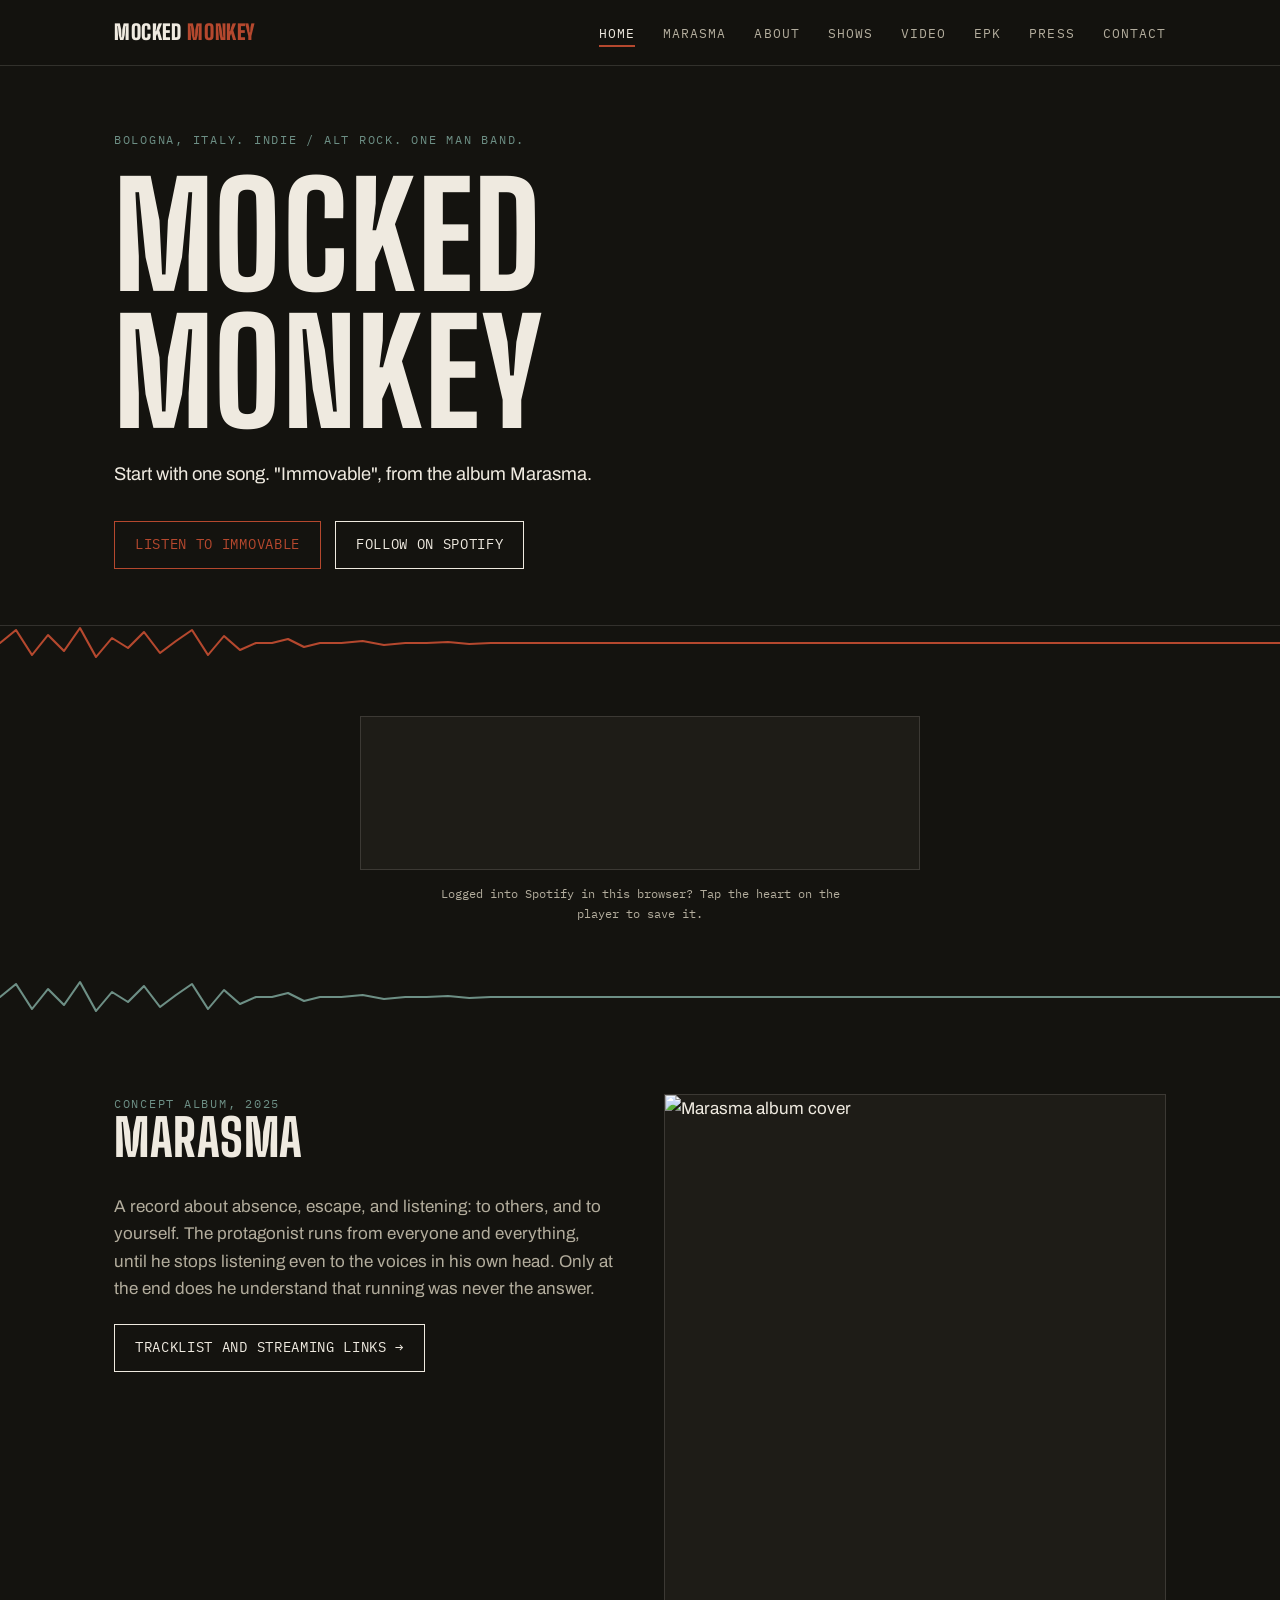
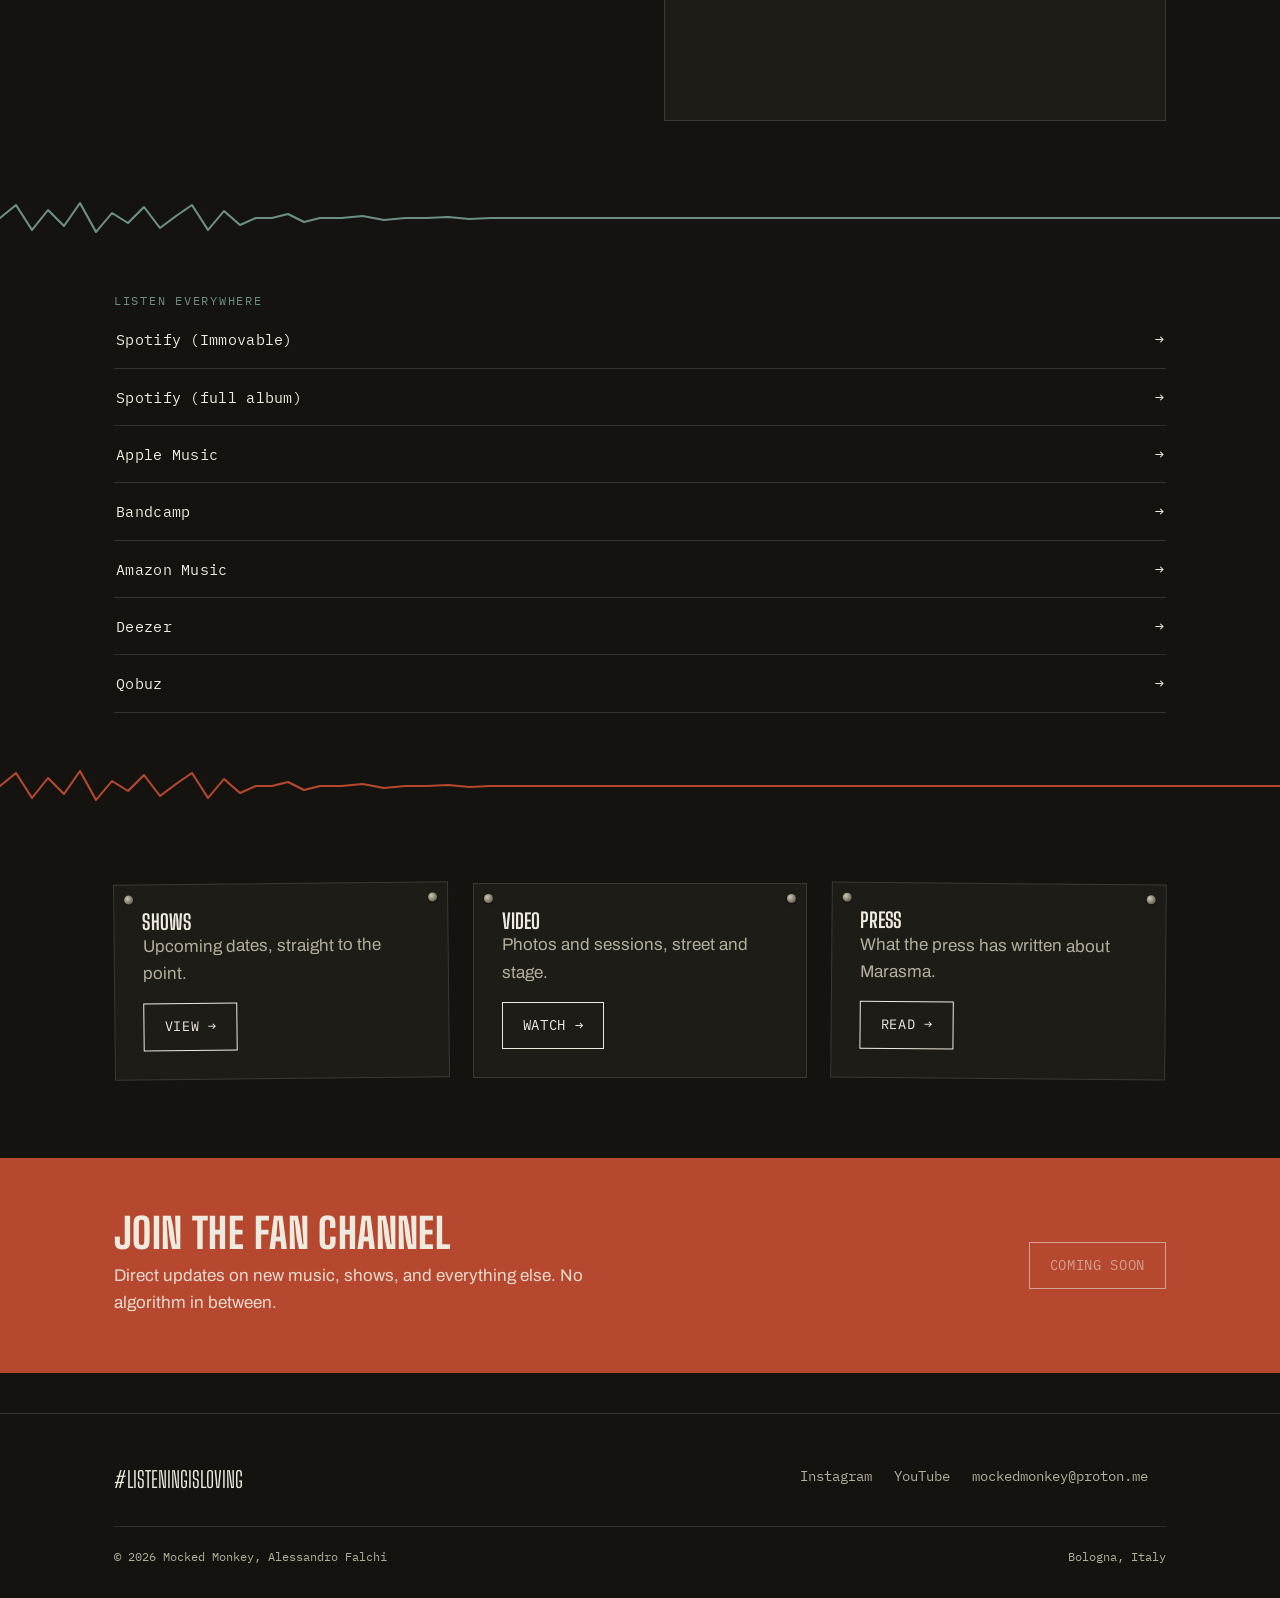
==== index.html @ 924d04bb "Add Sveltia CMS admin panel, convert image placeholders to real img tags, update shows.json shape fo" ====
<!DOCTYPE html>
<html lang="en">
<head>
<meta charset="UTF-8">
<meta name="viewport" content="width=device-width, initial-scale=1">
<title>Mocked Monkey | Indie / Alt Rock from Bologna, Italy</title>
<meta name="description" content="Mocked Monkey is the indie/alt rock project of Alessandro Falchi, born on the streets of Bologna. Listen to Marasma, the 2025 concept album. #listeningisloving">
<link rel="canonical" href="https://mockedmonkey.com/">
<meta property="og:type" content="website">
<meta property="og:site_name" content="Mocked Monkey">
<meta property="og:title" content="Mocked Monkey | Indie/Alt Rock from Bologna">
<meta property="og:description" content="Listen to Marasma, the 2025 concept album by Mocked Monkey. #listeningisloving">
<meta property="og:url" content="https://mockedmonkey.com/">
<meta property="og:image" content="https://mockedmonkey.com/assets/images/share.jpg">
<meta name="twitter:card" content="summary_large_image">
<link rel="stylesheet" href="css/style.css">
<script type="application/ld+json">
{
  "@context": "https://schema.org",
  "@type": "MusicGroup",
  "name": "Mocked Monkey",
  "url": "https://mockedmonkey.com/",
  "genre": ["Indie Rock", "Alternative Rock"],
  "foundingLocation": { "@type": "Place", "name": "Bologna, Italy" },
  "member": { "@type": "Person", "name": "Alessandro Falchi" },
  "sameAs": [
    "https://www.instagram.com/mocked.monkey/",
    "https://www.youtube.com/@mockedmonkey",
    "https://open.spotify.com/intl-it/album/64OBRcdP6uWOfBTz26ZoRU",
    "https://music.apple.com/it/artist/mocked-monkey/1809920795",
    "https://mockedmonkey.bandcamp.com"
  ]
}
</script>
</head>
<body>

<header class="site-header">
  <div class="wrap">
    <a href="index.html" class="brand">Mocked <span>Monkey</span></a>
    <button class="nav-toggle" aria-expanded="false" aria-controls="main-nav">Menu</button>
    <nav class="main-nav" id="main-nav">
      <ul>
        <li><a href="index.html" aria-current="page">Home</a></li>
        <li><a href="marasma.html">Marasma</a></li>
        <li><a href="about.html">About</a></li>
        <li><a href="shows.html">Shows</a></li>
        <li><a href="video.html">Video</a></li>
        <li><a href="epk.html">EPK</a></li>
        <li><a href="press.html">Press</a></li>
        <li><a href="contact.html">Contact</a></li>
      </ul>
    </nav>
  </div>
</header>

<main>

  <section class="hero">
    <div class="wrap">
      <p class="eyebrow">Bologna, Italy. Indie / Alt Rock. One man band.</p>
      <h1>Mocked<br>Monkey</h1>
      <p class="lead">Start with one song. "Immovable", from the album Marasma.</p>
      <div class="hero-actions">
        <a class="btn accent" href="https://open.spotify.com/track/49OVYRAIyJEACEmlsuPIKN" target="_blank" rel="noopener">Listen to Immovable</a>
        <a class="btn" href="https://open.spotify.com/artist/09dAeA3OPza0biB1lYnrai" target="_blank" rel="noopener">Follow on Spotify</a>
      </div>
    </div>
  </section>

  <div class="waveform" data-color="noise"></div>

  <section class="tight">
    <div class="wrap">
      <div class="embed" style="padding-top:152px; max-width:560px; margin:0 auto">
        <iframe src="https://open.spotify.com/embed/track/49OVYRAIyJEACEmlsuPIKN?utm_source=generator&theme=0" title="Immovable on Spotify" loading="lazy" allow="autoplay; clipboard-write; encrypted-media; fullscreen; picture-in-picture"></iframe>
      </div>
      <p class="dim" style="text-align:center; margin:14px auto 0; font-family:var(--mono); font-size:.78rem">Logged into Spotify in this browser? Tap the heart on the player to save it.</p>
    </div>
  </section>

  <div class="waveform"></div>

  <section>
    <div class="wrap grid-2">
      <div>
        <p class="eyebrow">Concept album, 2025</p>
        <h2>Marasma</h2>
        <p class="dim" style="margin-bottom:22px">A record about absence, escape, and listening: to others, and to yourself. The protagonist runs from everyone and everything, until he stops listening even to the voices in his own head. Only at the end does he understand that running was never the answer.</p>
        <a class="btn" href="marasma.html">Tracklist and streaming links →</a>
      </div>
      <img src="assets/images/marasma-cover.jpg" alt="Marasma album cover" class="cover-art">
    </div>
  </section>

  <div class="waveform"></div>

  <section class="tight">
    <div class="wrap">
      <p class="eyebrow">Listen everywhere</p>
      <ul class="link-list">
        <li><a href="https://open.spotify.com/track/49OVYRAIyJEACEmlsuPIKN" target="_blank" rel="noopener">Spotify (Immovable) <span class="arrow">→</span></a></li>
        <li><a href="https://open.spotify.com/intl-it/album/64OBRcdP6uWOfBTz26ZoRU" target="_blank" rel="noopener">Spotify (full album) <span class="arrow">→</span></a></li>
        <li><a href="https://music.apple.com/it/artist/mocked-monkey/1809920795" target="_blank" rel="noopener">Apple Music <span class="arrow">→</span></a></li>
        <li><a href="https://mockedmonkey.bandcamp.com/album/marasma" target="_blank" rel="noopener">Bandcamp <span class="arrow">→</span></a></li>
        <li><a href="https://music.amazon.it/albums/B0GG7VDLK9" target="_blank" rel="noopener">Amazon Music <span class="arrow">→</span></a></li>
        <li><a href="https://www.deezer.com/it/album/895351632" target="_blank" rel="noopener">Deezer <span class="arrow">→</span></a></li>
        <li><a href="https://www.qobuz.com/us-en/album/marasma-mocked-monkey/pdea76aivwxtj" target="_blank" rel="noopener">Qobuz <span class="arrow">→</span></a></li>
      </ul>
    </div>
  </section>

  <div class="waveform" data-color="noise"></div>

  <section>
    <div class="wrap grid-3">
      <div class="flyer tilt-l">
        <h3>Shows</h3>
        <p class="dim">Upcoming dates, straight to the point.</p>
        <p style="margin-top:16px"><a class="btn" href="shows.html">View →</a></p>
      </div>
      <div class="flyer">
        <h3>Video</h3>
        <p class="dim">Photos and sessions, street and stage.</p>
        <p style="margin-top:16px"><a class="btn" href="video.html">Watch →</a></p>
      </div>
      <div class="flyer tilt-r">
        <h3>Press</h3>
        <p class="dim">What the press has written about Marasma.</p>
        <p style="margin-top:16px"><a class="btn" href="press.html">Read →</a></p>
      </div>
    </div>
  </section>

</main>

<div class="fan-band">
  <div class="wrap">
    <div>
      <h2>Join the fan channel</h2>
      <p>Direct updates on new music, shows, and everything else. No algorithm in between.</p>
    </div>
    <a class="btn placeholder" href="#" aria-disabled="true" title="Coming soon">Coming soon</a>
  </div>
</div>

<footer class="site-footer">
  <div class="wrap">
    <div class="footer-grid">
      <div>
        <p class="footer-tag">#listeningisloving</p>
      </div>
      <div class="footer-social">
        <a href="https://www.instagram.com/mocked.monkey/" target="_blank" rel="noopener">Instagram</a>
        <a href="https://www.youtube.com/@mockedmonkey" target="_blank" rel="noopener">YouTube</a>
        <a href="mailto:mockedmonkey@proton.me">mockedmonkey@proton.me</a>
      </div>
    </div>
    <div class="footer-bottom">
      <span>© 2026 Mocked Monkey, Alessandro Falchi</span>
      <span>Bologna, Italy</span>
    </div>
  </div>
</footer>

<script src="js/main.js"></script>
</body>
</html>
---- css/style.css ----
/* ============================================================
   MOCKED MONKEY — stylesheet
   Concept: street flyer / gig poster stapled to a pole in Bologna.
   Marasma = chaos/turmoil (IT). The album goes noise -> listening.
   ============================================================ */

@import url('https://fonts.googleapis.com/css2?family=Big+Shoulders+Display:wght@600;700;900&family=Archivo:ital,wght@0,400;0,500;0,600;1,400&family=IBM+Plex+Mono:wght@400;500&display=swap');

:root{
  --ink:        #14130f;   /* near-black, warm */
  --ink-alt:    #1e1c17;
  --paper:      #efeae0;   /* flyer paper */
  --paper-dim:  #b3ad9d;
  --line:       rgba(239,234,224,.14);
  --noise:      #b5482e;   /* rust — chaos / the escape */
  --noise-dim:  #7c3220;
  --listen:     #6d8f85;   /* dusty teal — listening / resolution */
  --listen-dim: #3f5a53;

  --display: 'Big Shoulders Display', sans-serif;
  --body:    'Archivo', sans-serif;
  --mono:    'IBM Plex Mono', monospace;

  --wrap: 1100px;
}

*{ box-sizing:border-box; margin:0; padding:0; }
html{ scroll-behavior:smooth; }

body{
  background:var(--ink);
  color:var(--paper);
  font-family:var(--body);
  font-size:17px;
  line-height:1.6;
  -webkit-font-smoothing:antialiased;
}

img{ max-width:100%; display:block; }
a{ color:inherit; text-decoration:none; }

.wrap{ max-width:var(--wrap); margin:0 auto; padding:0 24px; }

h1,h2,h3{
  font-family:var(--display);
  font-weight:800;
  text-transform:uppercase;
  letter-spacing:.01em;
  line-height:.95;
}
h1{ font-size:clamp(3.4rem,12vw,9rem); }
h2{ font-size:clamp(2rem,5vw,3.2rem); margin-bottom:.6em; }
h3{ font-size:1.3rem; font-weight:700; }

.eyebrow{
  font-family:var(--mono);
  font-size:.78rem;
  letter-spacing:.14em;
  text-transform:uppercase;
  color:var(--listen);
}

p{ max-width:60ch; }
.lead{ font-size:1.15rem; color:var(--paper); }
.dim{ color:var(--paper-dim); }

:focus-visible{ outline:2px solid var(--listen); outline-offset:3px; }

@media (prefers-reduced-motion: reduce){
  *{ animation-duration:.001ms !important; transition-duration:.001ms !important; }
  html{ scroll-behavior:auto; }
}

/* ---------- header / nav ---------- */
.site-header{
  position:sticky; top:0; z-index:50;
  background:rgba(20,19,15,.92);
  backdrop-filter:blur(6px);
  border-bottom:1px solid var(--line);
}
.site-header .wrap{
  display:flex; align-items:center; justify-content:space-between;
  padding-top:16px; padding-bottom:16px;
}
.brand{
  font-family:var(--display);
  font-weight:900;
  font-size:1.3rem;
  letter-spacing:.03em;
  text-transform:uppercase;
}
.brand span{ color:var(--noise); }

.nav-toggle{
  display:none;
  background:none; border:1px solid var(--line); color:var(--paper);
  font-family:var(--mono); font-size:.85rem;
  padding:8px 12px; cursor:pointer;
}
nav.main-nav ul{
  list-style:none; display:flex; gap:28px;
}
nav.main-nav a{
  font-family:var(--mono);
  font-size:.82rem;
  letter-spacing:.08em;
  text-transform:uppercase;
  color:var(--paper-dim);
  padding-bottom:3px;
  border-bottom:2px solid transparent;
  transition:color .15s, border-color .15s;
}
nav.main-nav a:hover,
nav.main-nav a[aria-current="page"]{
  color:var(--paper);
  border-color:var(--noise);
}

@media (max-width:760px){
  .nav-toggle{ display:inline-block; }
  nav.main-nav{
    position:absolute; top:100%; left:0; right:0;
    background:var(--ink-alt);
    border-bottom:1px solid var(--line);
    display:none;
  }
  nav.main-nav.open{ display:block; }
  nav.main-nav ul{ flex-direction:column; gap:0; padding:8px 24px 20px; }
  nav.main-nav li{ border-bottom:1px solid var(--line); }
  nav.main-nav a{ display:block; padding:14px 0; border-bottom:none; }
}

/* ---------- waveform divider — the signature element ----------
   A hand-set "listening" waveform: it separates every section,
   visually enacting the record's arc from jagged noise (left)
   to a calm even line (right) — noise settling into listening. */
.waveform{
  width:100%; height:34px;
  margin:0 0 0 0;
}
.waveform svg{ width:100%; height:100%; display:block; }

/* ---------- flyer card (stapled poster) ---------- */
.flyer{
  position:relative;
  background:var(--ink-alt);
  border:1px solid var(--line);
  padding:28px;
}
.flyer::before, .flyer::after{
  content:"";
  position:absolute; top:10px;
  width:9px; height:9px; border-radius:50%;
  background:radial-gradient(circle at 35% 35%, #cfc9ba, #6b6656 70%);
  box-shadow:0 1px 2px rgba(0,0,0,.5);
}
.flyer::before{ left:10px; }
.flyer::after{ right:10px; }
.flyer.tilt-l{ transform:rotate(-.6deg); }
.flyer.tilt-r{ transform:rotate(.5deg); }

/* ---------- buttons / links ---------- */
.btn{
  display:inline-flex; align-items:center; gap:10px;
  font-family:var(--mono); font-size:.85rem; letter-spacing:.05em;
  text-transform:uppercase;
  padding:12px 20px;
  border:1px solid var(--paper);
  transition:background .15s, color .15s, border-color .15s;
}
.btn:hover{ background:var(--paper); color:var(--ink); }
.btn.accent{ border-color:var(--noise); color:var(--noise); }
.btn.accent:hover{ background:var(--noise); color:var(--paper); }

.link-list{ list-style:none; }
.link-list li{ border-bottom:1px solid var(--line); }
.link-list a{
  display:flex; justify-content:space-between; align-items:center;
  padding:16px 2px; font-family:var(--mono); font-size:.95rem;
  letter-spacing:.02em;
}
.link-list a:hover{ color:var(--listen); }
.link-list a:hover .arrow{ transform:translateX(4px); color:var(--noise); }
.arrow{ transition:transform .15s, color .15s; }

/* ---------- sections ---------- */
section{ padding:80px 0; }
section.tight{ padding:56px 0; }
.section-head{ margin-bottom:40px; }

/* ---------- hero ---------- */
.hero{
  padding:64px 0 56px;
  border-bottom:1px solid var(--line);
}
.hero .eyebrow{ margin-bottom:18px; }
.hero h1{ margin-bottom:18px; }
.hero .lead{ margin-bottom:32px; }
.hero-actions{ display:flex; flex-wrap:wrap; gap:14px; }

/* ---------- grid helpers ---------- */
.grid-2{ display:grid; grid-template-columns:1fr 1fr; gap:48px; }
.grid-3{ display:grid; grid-template-columns:repeat(3,1fr); gap:24px; }
.gallery{ display:grid; grid-template-columns:repeat(3,1fr); gap:14px; }
.gallery img{ width:100%; aspect-ratio:4/5; object-fit:cover; filter:grayscale(45%) contrast(1.05); transition:filter .2s; }
.gallery a:hover img{ filter:none; }

@media (max-width:820px){
  .grid-2{ grid-template-columns:1fr; gap:36px; }
  .grid-3{ grid-template-columns:1fr; }
  .gallery{ grid-template-columns:repeat(2,1fr); }
}

/* ---------- tracklist / setlist style (mono numbering) ---------- */
.tracklist{ list-style:none; }
.tracklist li{
  display:flex; gap:18px; align-items:baseline;
  padding:14px 0; border-bottom:1px solid var(--line);
  font-family:var(--mono);
}
.tracklist .num{ color:var(--noise); width:2ch; }

/* ---------- image placeholder (until real assets are dropped in) ---------- */
.img-slot{
  aspect-ratio:4/5;
  background:
    repeating-linear-gradient(135deg, var(--ink-alt), var(--ink-alt) 10px, #262319 10px, #262319 20px);
  border:1px dashed var(--line);
  display:flex; align-items:center; justify-content:center;
  text-align:center; padding:16px;
}
.img-slot span{
  font-family:var(--mono); font-size:.75rem; color:var(--paper-dim);
  text-transform:uppercase; letter-spacing:.06em;
}
.img-slot.wide{ aspect-ratio:16/9; }
.img-slot.square{ aspect-ratio:1/1; }

.cover-art{
  width:100%; aspect-ratio:4/5; object-fit:cover;
  border:1px solid var(--line); background:var(--ink-alt);
}
.cover-art.img-missing{
  aspect-ratio:4/5;
  background:
    repeating-linear-gradient(135deg, var(--ink-alt), var(--ink-alt) 10px, #262319 10px, #262319 20px);
  border:1px dashed var(--line);
}

/* ---------- quote / review ---------- */
.quote{
  border-left:3px solid var(--listen);
  padding:4px 0 4px 22px;
  font-size:1.2rem;
  font-style:italic;
  color:var(--paper);
  margin-bottom:14px;
}
.quote-source{ font-family:var(--mono); font-size:.8rem; color:var(--paper-dim); }

/* ---------- fan band (direct channel signup, IDLES-style) ---------- */
.fan-band{
  background:var(--noise);
  color:var(--paper);
  padding:56px 0;
}
.fan-band .wrap{
  display:flex; align-items:center; justify-content:space-between; gap:24px; flex-wrap:wrap;
}
.fan-band h2{ font-size:clamp(1.8rem,4.5vw,2.6rem); margin-bottom:.2em; }
.fan-band p{ color:var(--paper); opacity:.9; max-width:48ch; }
.fan-band .btn{ border-color:var(--paper); color:var(--paper); flex-shrink:0; }
.fan-band .btn:hover{ background:var(--paper); color:var(--noise); }
.fan-band .btn.placeholder{ opacity:.55; cursor:default; }
.fan-band .btn.placeholder:hover{ background:transparent; color:var(--paper); }

/* ---------- shows list ---------- */
.shows-list{ list-style:none; }
.show-item{
  display:flex; gap:20px; align-items:center;
  padding:20px 0; border-bottom:1px solid var(--line);
  font-family:var(--mono);
}
.show-item .date{ color:var(--noise); width:9ch; flex-shrink:0; }
.show-item .place{ flex:1; font-family:var(--body); font-size:1.05rem; }
.show-item .place small{ display:block; font-family:var(--mono); color:var(--paper-dim); font-size:.8rem; margin-top:2px; }
.empty-state{
  border:1px dashed var(--line); padding:40px 28px; text-align:center;
}
.empty-state p{ margin:0 auto 18px; }

/* ---------- footer ---------- */
.site-footer{
  border-top:1px solid var(--line);
  padding:48px 0 32px;
  margin-top:40px;
}
.footer-grid{
  display:flex; flex-wrap:wrap; justify-content:space-between; gap:24px;
  margin-bottom:28px;
}
.footer-tag{ font-family:var(--display); font-size:1.4rem; text-transform:uppercase; }
.footer-social a{
  font-family:var(--mono); font-size:.85rem; margin-right:18px;
  color:var(--paper-dim);
}
.footer-social a:hover{ color:var(--noise); }
.footer-bottom{
  font-family:var(--mono); font-size:.75rem; color:var(--paper-dim);
  display:flex; justify-content:space-between; flex-wrap:wrap; gap:8px;
  border-top:1px solid var(--line); padding-top:20px;
}

/* ---------- form ---------- */
.form-row{ margin-bottom:18px; }
label{ display:block; font-family:var(--mono); font-size:.8rem; text-transform:uppercase; letter-spacing:.06em; margin-bottom:8px; color:var(--paper-dim); }
input, textarea{
  width:100%; background:var(--ink-alt); border:1px solid var(--line); color:var(--paper);
  padding:12px 14px; font-family:var(--body); font-size:1rem;
}
input:focus, textarea:focus{ border-color:var(--listen); }
textarea{ min-height:140px; resize:vertical; }

/* ---------- responsive embed ---------- */
.embed{ position:relative; padding-top:56.25%; background:var(--ink-alt); border:1px solid var(--line); }
.embed iframe{ position:absolute; inset:0; width:100%; height:100%; border:0; }
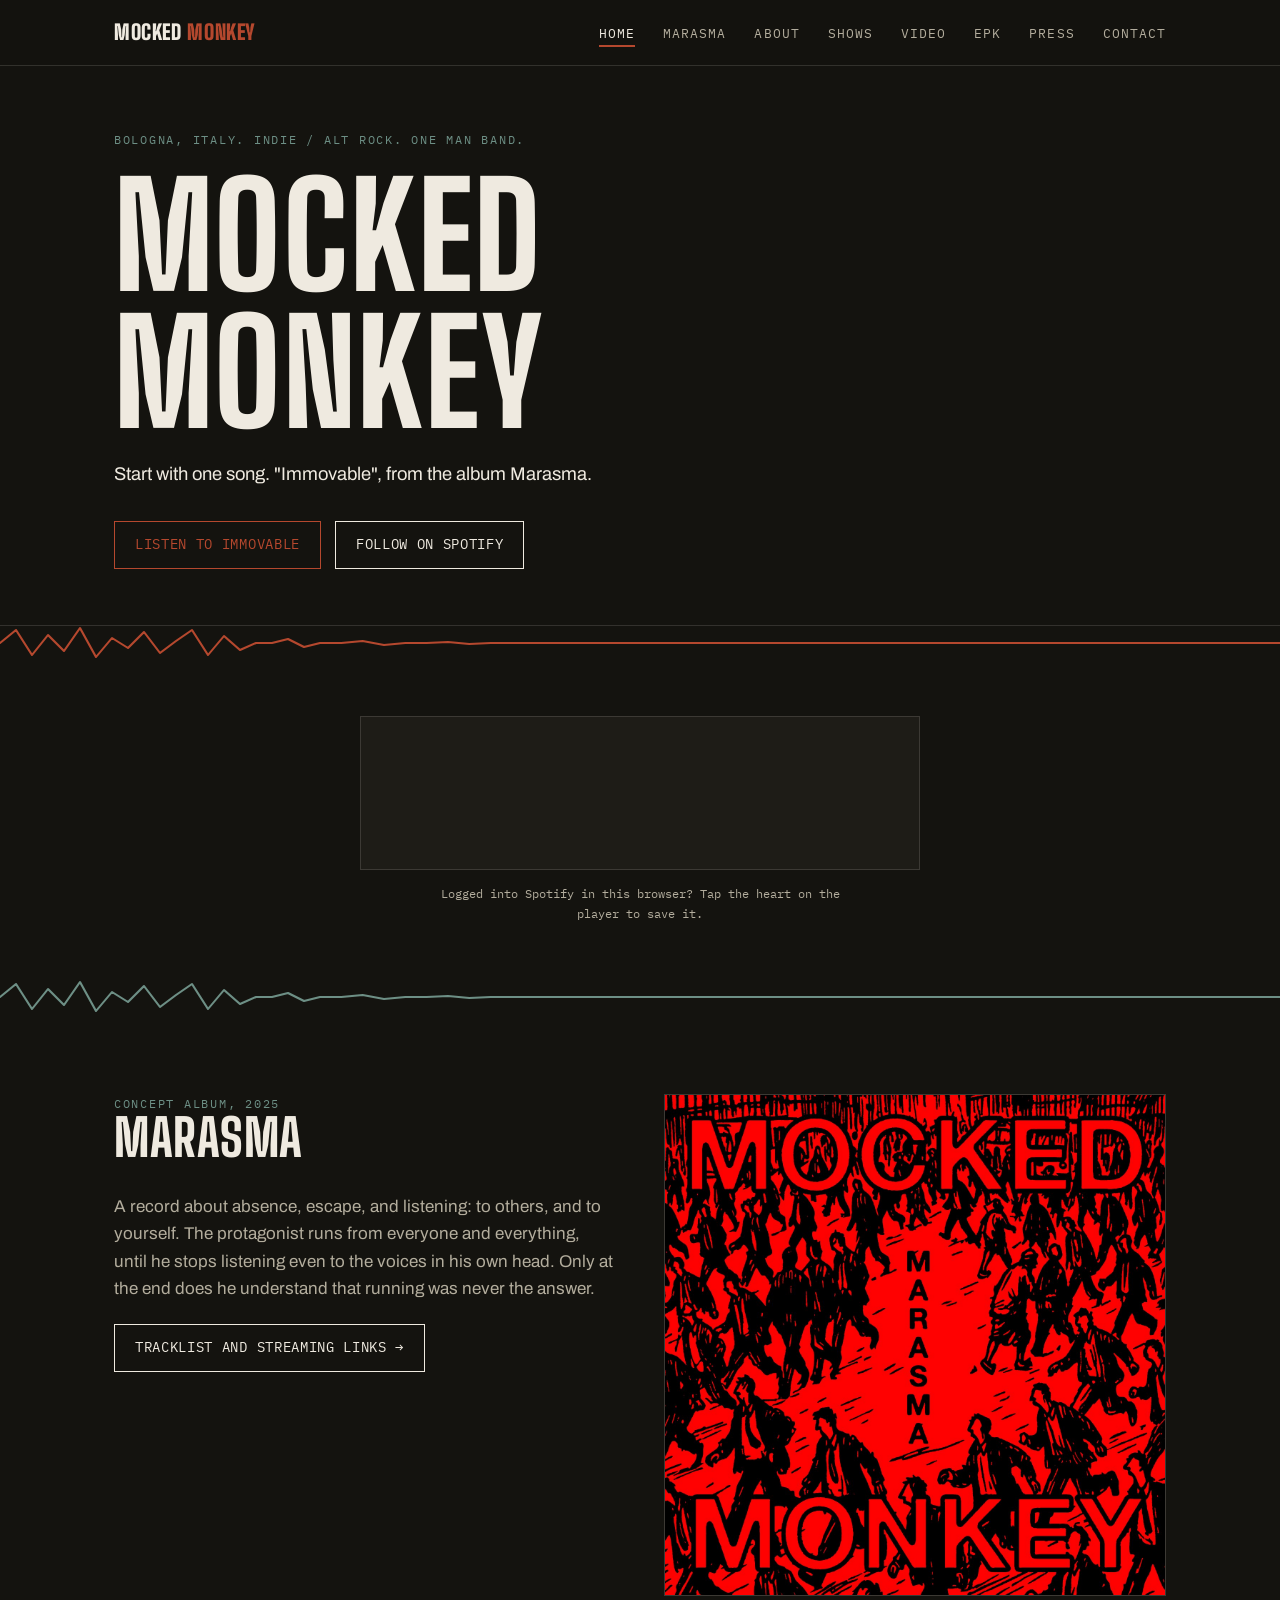
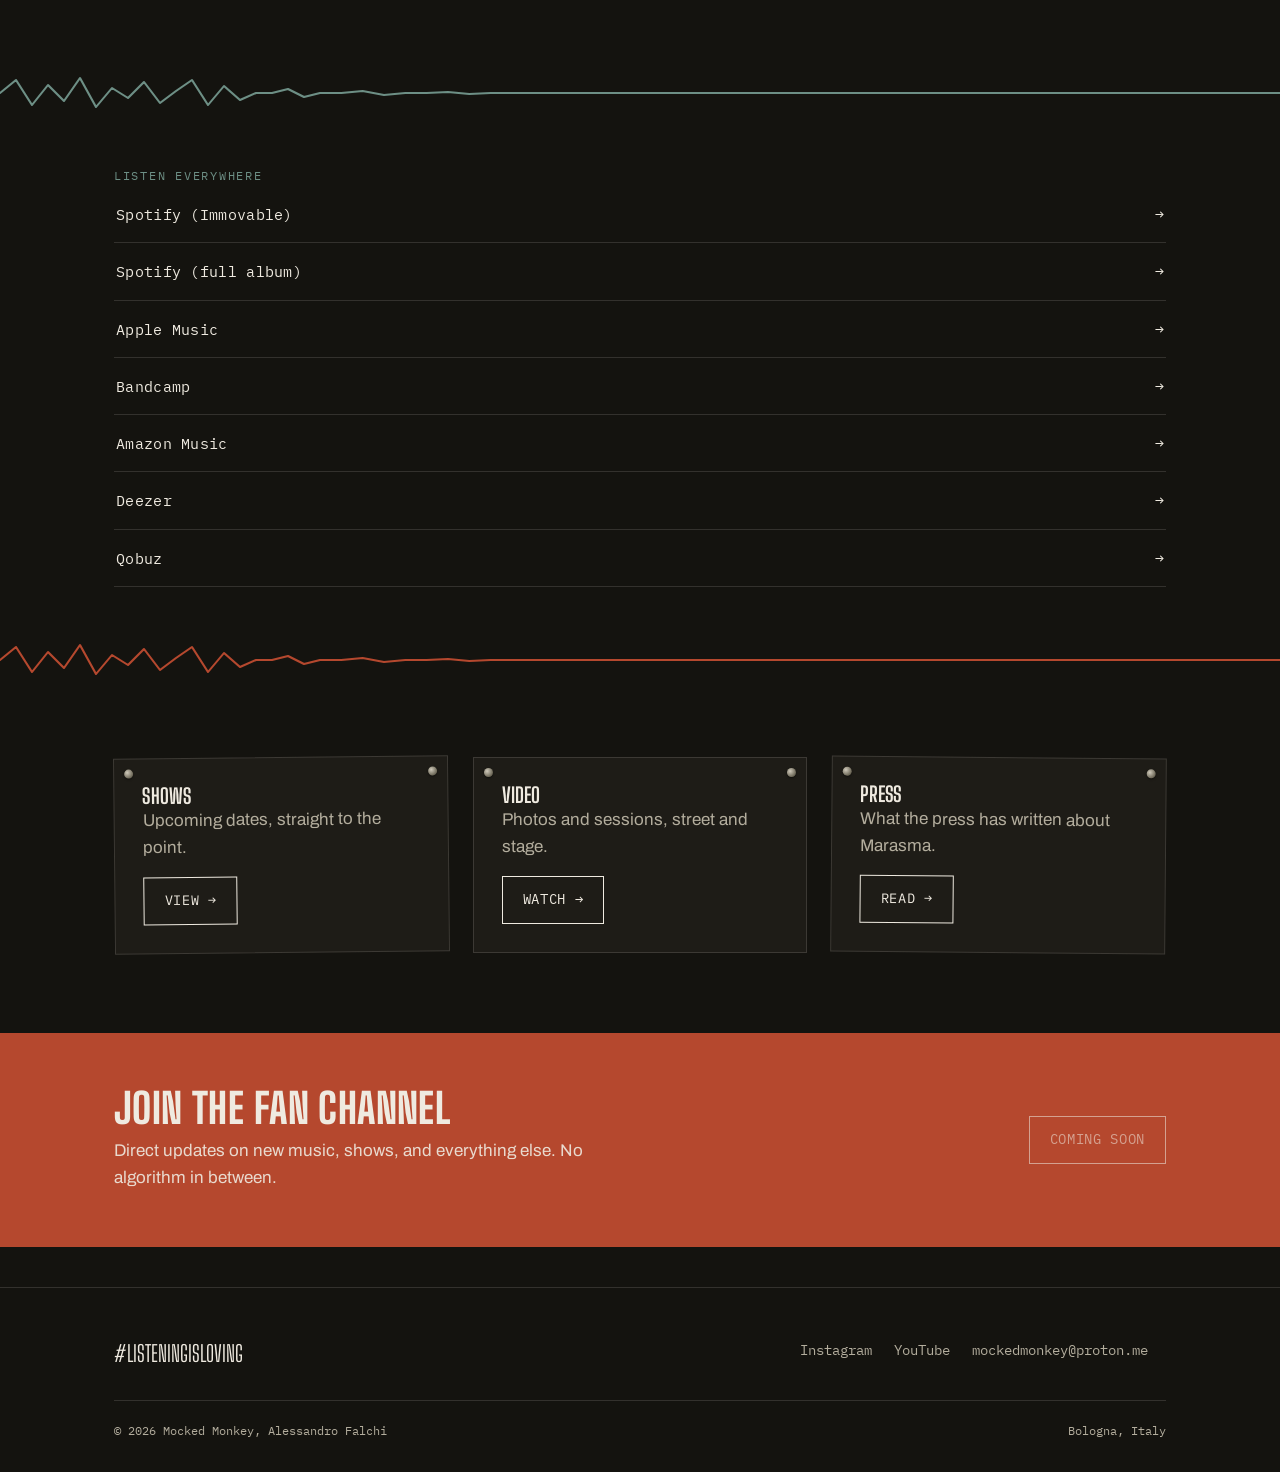
==== commit 40484485: "Add live shows, MusicEvent/MusicGroup schema, marasma cover fix, all site photos" ====
--- a/index.html
+++ b/index.html
@@ -19,13 +19,21 @@
   "@context": "https://schema.org",
   "@type": "MusicGroup",
   "name": "Mocked Monkey",
+  "alternateName": "Alessandro Falchi",
+  "description": "Mocked Monkey is the indie/alt rock one-man-band project of Alessandro Falchi, born on the streets of Bologna, Italy. Debut concept album Marasma (2025).",
   "url": "https://mockedmonkey.com/",
+  "image": "https://mockedmonkey.com/assets/images/portrait.jpg",
+  "logo": "https://mockedmonkey.com/assets/images/share.jpg",
   "genre": ["Indie Rock", "Alternative Rock"],
   "foundingLocation": { "@type": "Place", "name": "Bologna, Italy" },
-  "member": { "@type": "Person", "name": "Alessandro Falchi" },
+  "location": { "@type": "Place", "address": { "@type": "PostalAddress", "addressLocality": "Bologna", "addressCountry": "IT" } },
+  "member": { "@type": "Person", "name": "Alessandro Falchi", "sameAs": "https://www.instagram.com/mocked.monkey/" },
+  "album": { "@type": "MusicAlbum", "name": "Marasma", "url": "https://mockedmonkey.com/marasma.html", "datePublished": "2025" },
+  "email": "mockedmonkey@proton.me",
   "sameAs": [
     "https://www.instagram.com/mocked.monkey/",
     "https://www.youtube.com/@mockedmonkey",
+    "https://open.spotify.com/artist/09dAeA3OPza0biB1lYnrai",
     "https://open.spotify.com/intl-it/album/64OBRcdP6uWOfBTz26ZoRU",
     "https://music.apple.com/it/artist/mocked-monkey/1809920795",
     "https://mockedmonkey.bandcamp.com"
@@ -89,7 +97,7 @@
         <p class="dim" style="margin-bottom:22px">A record about absence, escape, and listening: to others, and to yourself. The protagonist runs from everyone and everything, until he stops listening even to the voices in his own head. Only at the end does he understand that running was never the answer.</p>
         <a class="btn" href="marasma.html">Tracklist and streaming links →</a>
       </div>
-      <img src="assets/images/marasma-cover.jpg" alt="Marasma album cover" class="cover-art">
+      <img src="assets/images/marasma-cover.jpg" alt="Marasma album cover" class="cover-art" style="aspect-ratio:1/1">
     </div>
   </section>
 
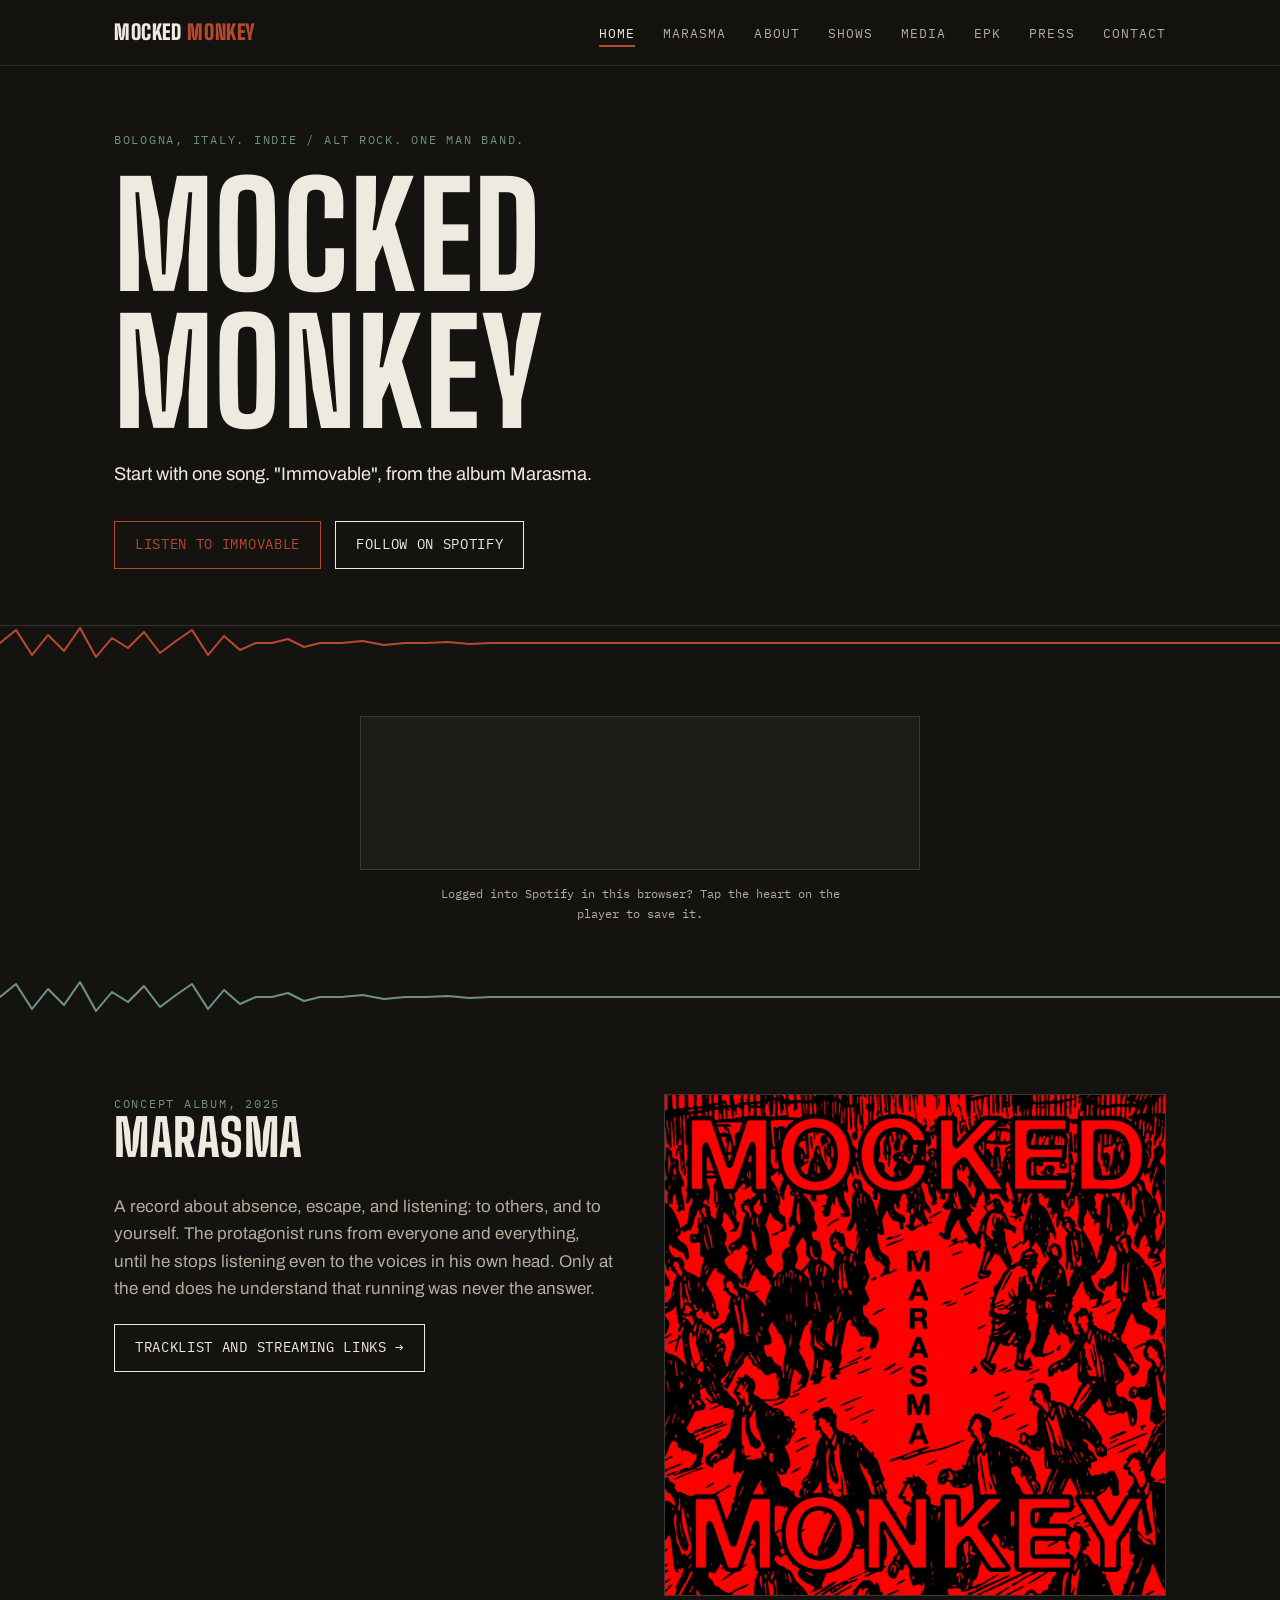
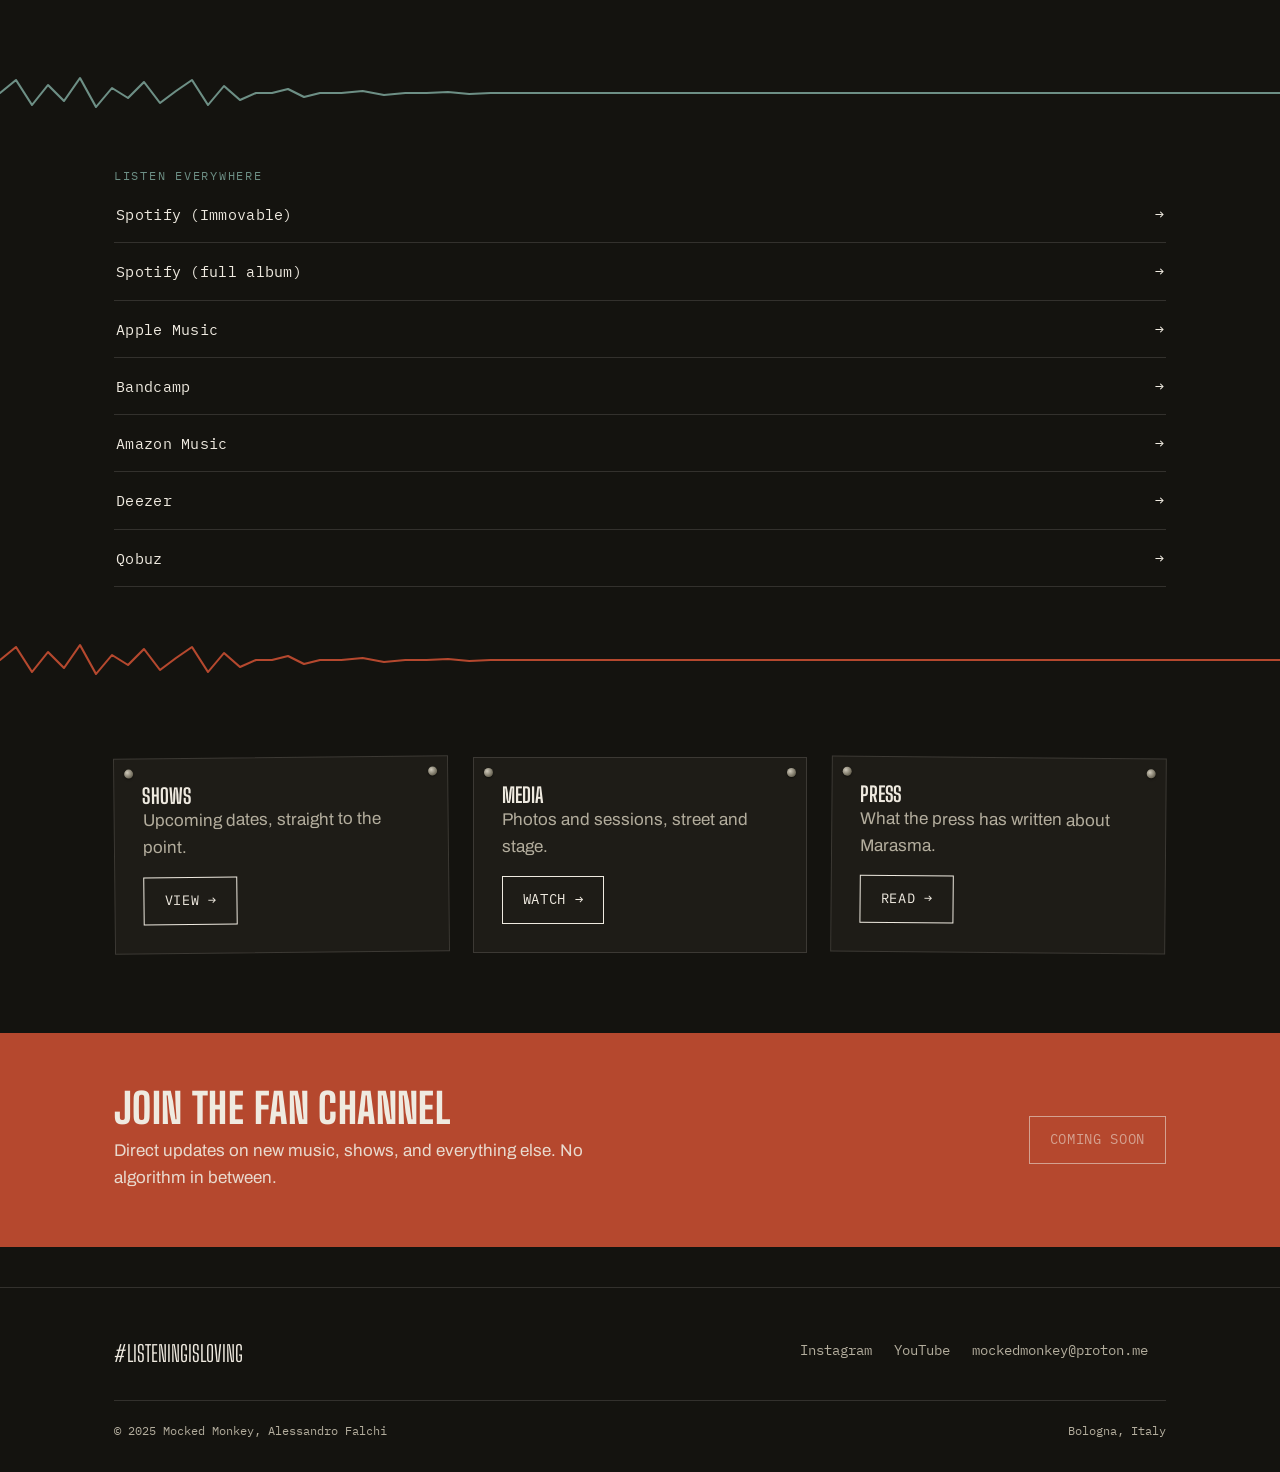
==== commit 8f8be75a: "Fix copyright year, add Umbria origin, remove em-dashes, add Maps links, rename Video to Media, fix " ====
--- a/index.html
+++ b/index.html
@@ -53,7 +53,7 @@
         <li><a href="marasma.html">Marasma</a></li>
         <li><a href="about.html">About</a></li>
         <li><a href="shows.html">Shows</a></li>
-        <li><a href="video.html">Video</a></li>
+        <li><a href="video.html">Media</a></li>
         <li><a href="epk.html">EPK</a></li>
         <li><a href="press.html">Press</a></li>
         <li><a href="contact.html">Contact</a></li>
@@ -128,7 +128,7 @@
         <p style="margin-top:16px"><a class="btn" href="shows.html">View →</a></p>
       </div>
       <div class="flyer">
-        <h3>Video</h3>
+        <h3>Media</h3>
         <p class="dim">Photos and sessions, street and stage.</p>
         <p style="margin-top:16px"><a class="btn" href="video.html">Watch →</a></p>
       </div>
@@ -165,7 +165,7 @@
       </div>
     </div>
     <div class="footer-bottom">
-      <span>© 2026 Mocked Monkey, Alessandro Falchi</span>
+      <span>© 2025 Mocked Monkey, Alessandro Falchi</span>
       <span>Bologna, Italy</span>
     </div>
   </div>
--- a/css/style.css
+++ b/css/style.css
@@ -1,5 +1,5 @@
 /* ============================================================
-   MOCKED MONKEY — stylesheet
+   MOCKED MONKEY, stylesheet
    Concept: street flyer / gig poster stapled to a pole in Bologna.
    Marasma = chaos/turmoil (IT). The album goes noise -> listening.
    ============================================================ */
@@ -12,9 +12,9 @@
   --paper:      #efeae0;   /* flyer paper */
   --paper-dim:  #b3ad9d;
   --line:       rgba(239,234,224,.14);
-  --noise:      #b5482e;   /* rust — chaos / the escape */
+  --noise:      #b5482e;   /* rust, chaos / the escape */
   --noise-dim:  #7c3220;
-  --listen:     #6d8f85;   /* dusty teal — listening / resolution */
+  --listen:     #6d8f85;   /* dusty teal, listening / resolution */
   --listen-dim: #3f5a53;
 
   --display: 'Big Shoulders Display', sans-serif;
@@ -130,10 +130,10 @@
   nav.main-nav a{ display:block; padding:14px 0; border-bottom:none; }
 }
 
-/* ---------- waveform divider — the signature element ----------
+/* ---------- waveform divider, the signature element ----------
    A hand-set "listening" waveform: it separates every section,
    visually enacting the record's arc from jagged noise (left)
-   to a calm even line (right) — noise settling into listening. */
+   to a calm even line (right): noise settling into listening. */
 .waveform{
   width:100%; height:34px;
   margin:0 0 0 0;
@@ -219,6 +219,16 @@
   font-family:var(--mono);
 }
 .tracklist .num{ color:var(--noise); width:2ch; }
+
+.factlist{ list-style:none; font-family:var(--mono); font-size:.95rem; }
+.factlist li{
+  position:relative; padding:10px 0 10px 22px;
+  border-bottom:1px solid var(--line);
+}
+.factlist li::before{
+  content:"•"; position:absolute; left:0; color:var(--noise);
+  font-size:1.2em; line-height:1;
+}
 
 /* ---------- image placeholder (until real assets are dropped in) ---------- */
 .img-slot{
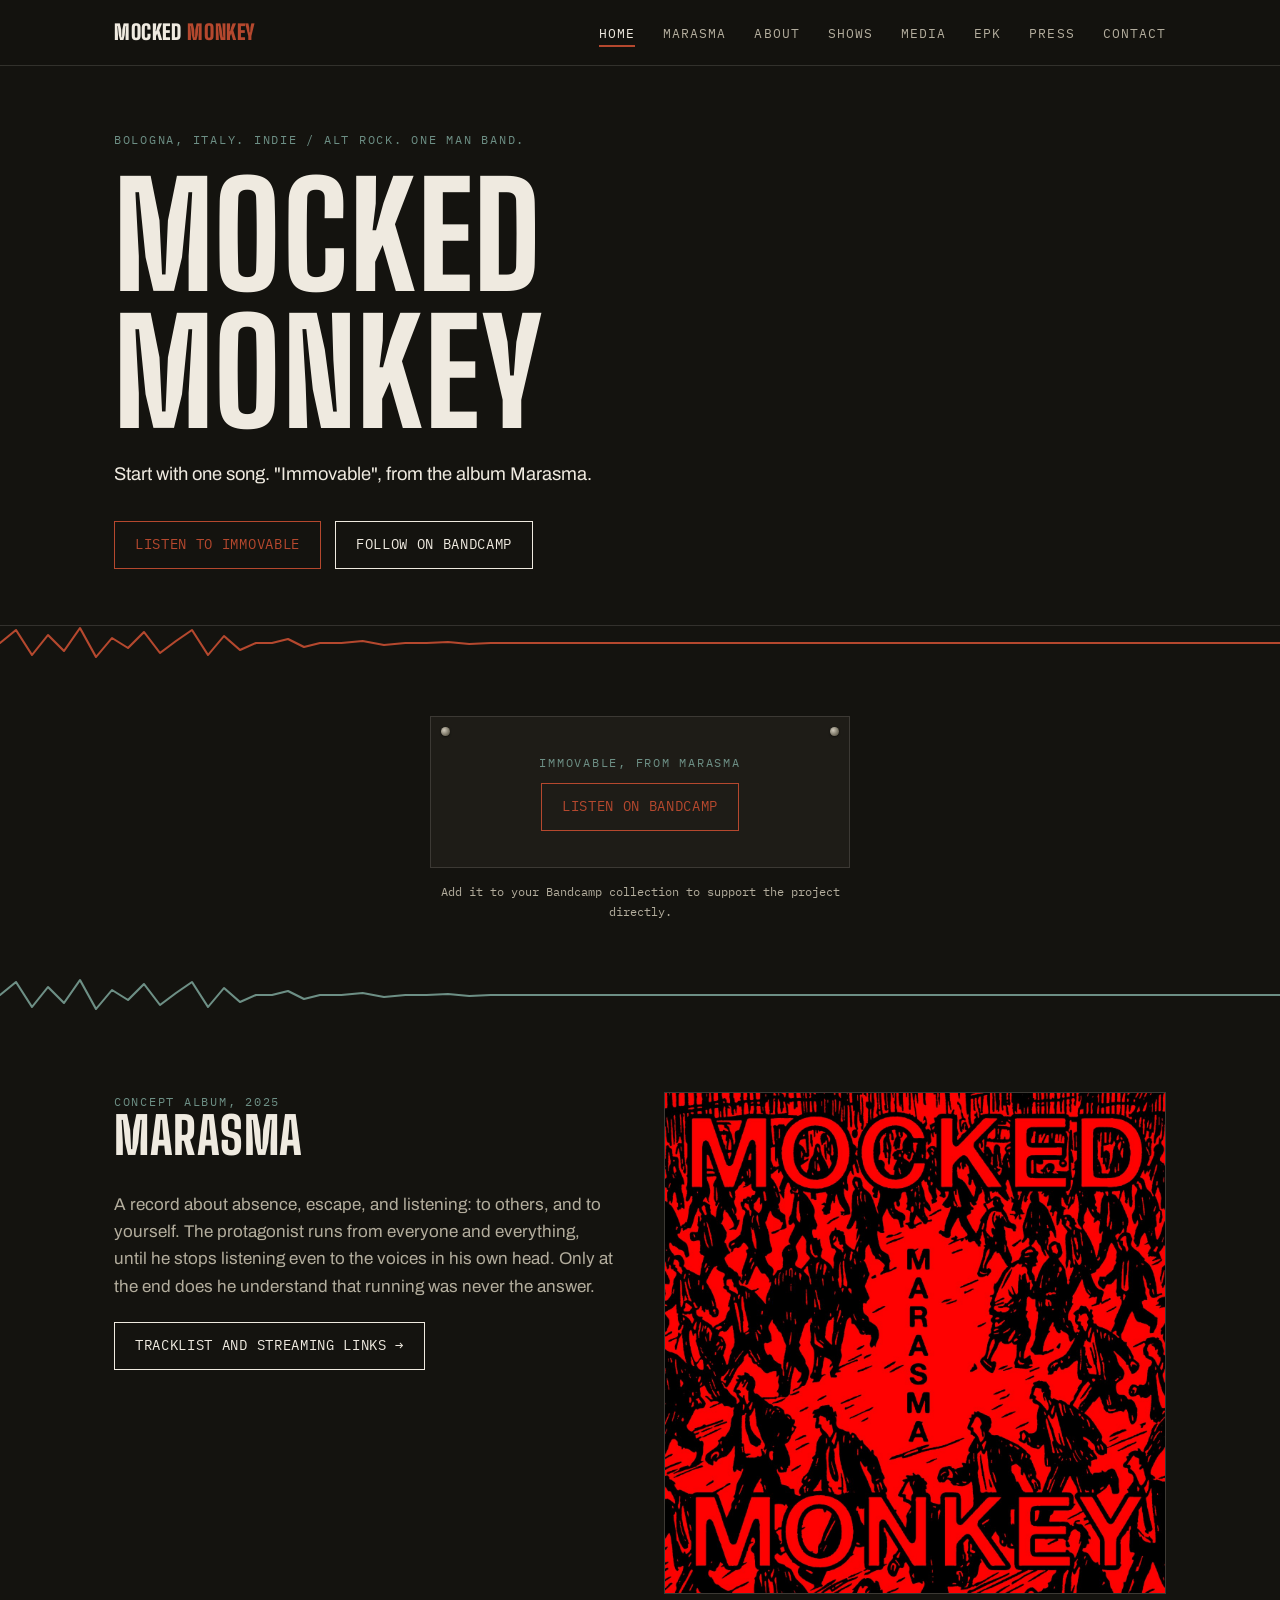
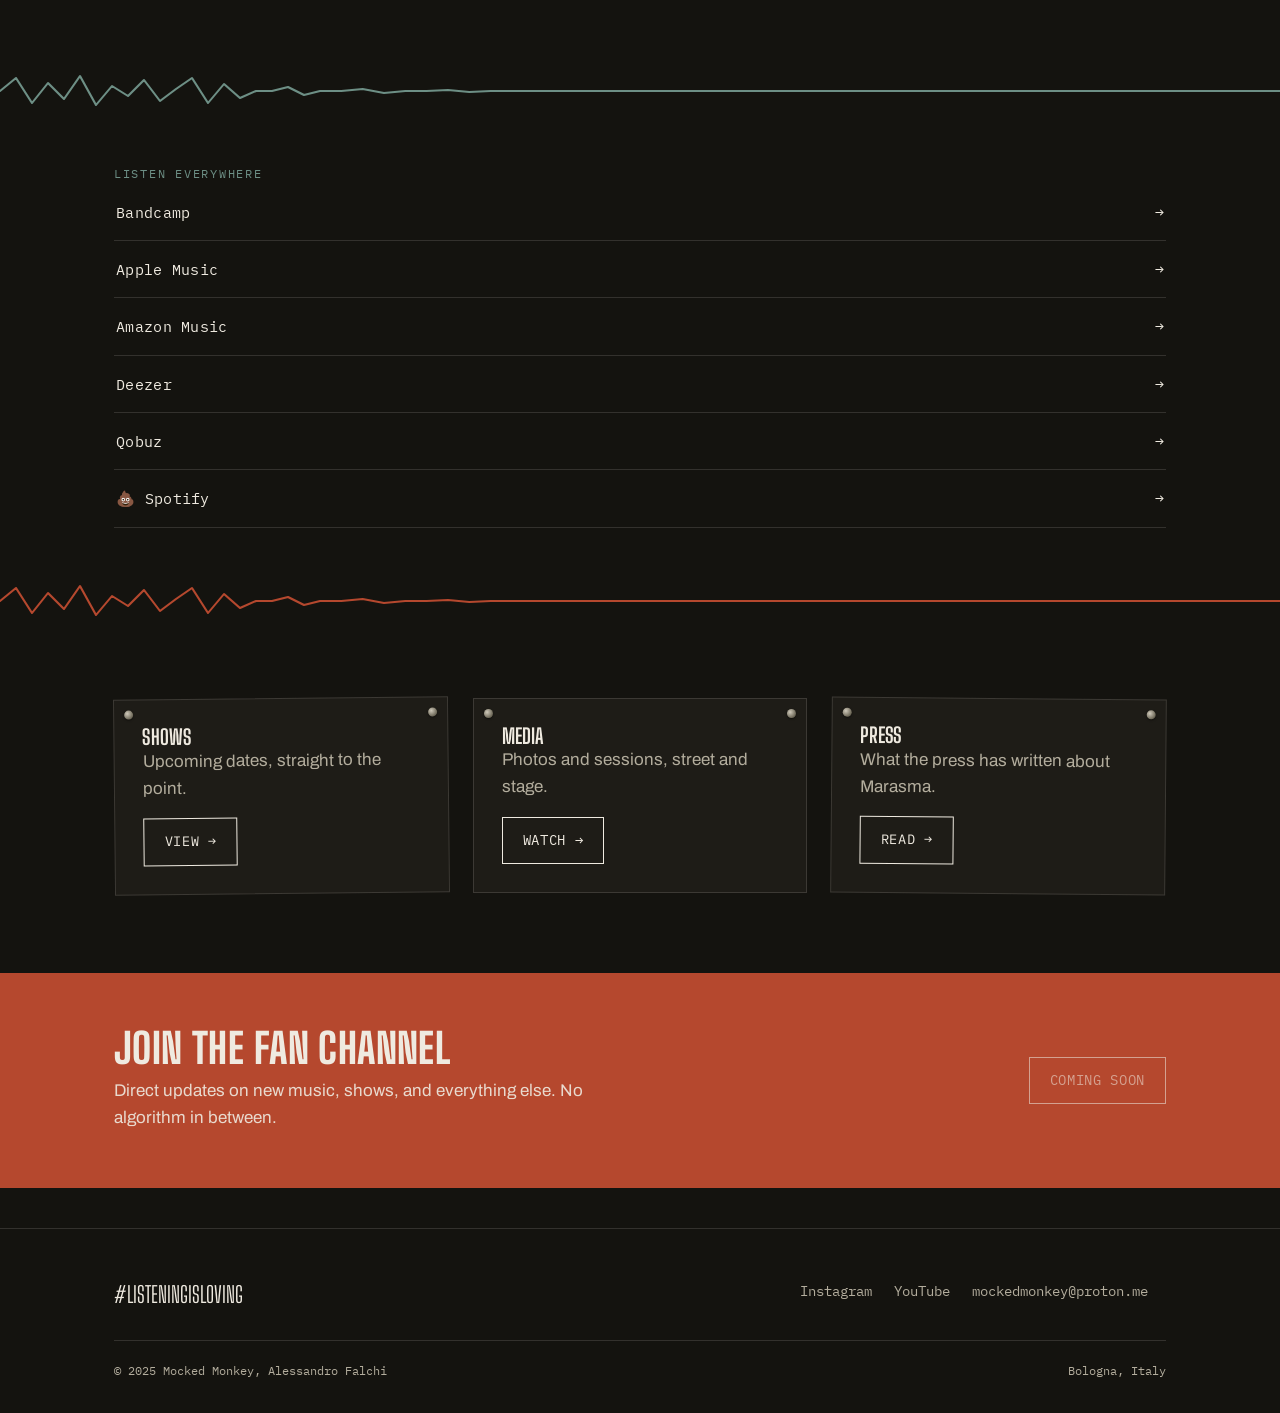
==== commit 8b275f22: "Bandcamp becomes primary CTA for Marasma and Immovable, Spotify moved last in streaming lists" ====
--- a/index.html
+++ b/index.html
@@ -70,8 +70,8 @@
       <h1>Mocked<br>Monkey</h1>
       <p class="lead">Start with one song. "Immovable", from the album Marasma.</p>
       <div class="hero-actions">
-        <a class="btn accent" href="https://open.spotify.com/track/49OVYRAIyJEACEmlsuPIKN" target="_blank" rel="noopener">Listen to Immovable</a>
-        <a class="btn" href="https://open.spotify.com/artist/09dAeA3OPza0biB1lYnrai" target="_blank" rel="noopener">Follow on Spotify</a>
+        <a class="btn accent" href="https://mockedmonkey.bandcamp.com/track/immovable" target="_blank" rel="noopener">Listen to Immovable</a>
+        <a class="btn" href="https://mockedmonkey.bandcamp.com" target="_blank" rel="noopener">Follow on Bandcamp</a>
       </div>
     </div>
   </section>
@@ -80,10 +80,11 @@
 
   <section class="tight">
     <div class="wrap">
-      <div class="embed" style="padding-top:152px; max-width:560px; margin:0 auto">
-        <iframe src="https://open.spotify.com/embed/track/49OVYRAIyJEACEmlsuPIKN?utm_source=generator&theme=0" title="Immovable on Spotify" loading="lazy" allow="autoplay; clipboard-write; encrypted-media; fullscreen; picture-in-picture"></iframe>
+      <div class="flyer" style="max-width:420px; margin:0 auto; text-align:center; padding:36px 28px">
+        <p class="eyebrow" style="margin-bottom:10px">Immovable, from Marasma</p>
+        <a class="btn accent" href="https://mockedmonkey.bandcamp.com/track/immovable" target="_blank" rel="noopener" style="display:inline-flex">Listen on Bandcamp</a>
       </div>
-      <p class="dim" style="text-align:center; margin:14px auto 0; font-family:var(--mono); font-size:.78rem">Logged into Spotify in this browser? Tap the heart on the player to save it.</p>
+      <p class="dim" style="text-align:center; margin:14px auto 0; font-family:var(--mono); font-size:.78rem">Add it to your Bandcamp collection to support the project directly.</p>
     </div>
   </section>
 
@@ -107,13 +108,12 @@
     <div class="wrap">
       <p class="eyebrow">Listen everywhere</p>
       <ul class="link-list">
-        <li><a href="https://open.spotify.com/track/49OVYRAIyJEACEmlsuPIKN" target="_blank" rel="noopener">Spotify (Immovable) <span class="arrow">→</span></a></li>
-        <li><a href="https://open.spotify.com/intl-it/album/64OBRcdP6uWOfBTz26ZoRU" target="_blank" rel="noopener">Spotify (full album) <span class="arrow">→</span></a></li>
+        <li><a href="https://mockedmonkey.bandcamp.com/album/marasma" target="_blank" rel="noopener">Bandcamp <span class="arrow">→</span></a></li>
         <li><a href="https://music.apple.com/it/artist/mocked-monkey/1809920795" target="_blank" rel="noopener">Apple Music <span class="arrow">→</span></a></li>
-        <li><a href="https://mockedmonkey.bandcamp.com/album/marasma" target="_blank" rel="noopener">Bandcamp <span class="arrow">→</span></a></li>
         <li><a href="https://music.amazon.it/albums/B0GG7VDLK9" target="_blank" rel="noopener">Amazon Music <span class="arrow">→</span></a></li>
         <li><a href="https://www.deezer.com/it/album/895351632" target="_blank" rel="noopener">Deezer <span class="arrow">→</span></a></li>
         <li><a href="https://www.qobuz.com/us-en/album/marasma-mocked-monkey/pdea76aivwxtj" target="_blank" rel="noopener">Qobuz <span class="arrow">→</span></a></li>
+        <li><a href="https://open.spotify.com/intl-it/album/64OBRcdP6uWOfBTz26ZoRU" target="_blank" rel="noopener">💩 Spotify <span class="arrow">→</span></a></li>
       </ul>
     </div>
   </section>
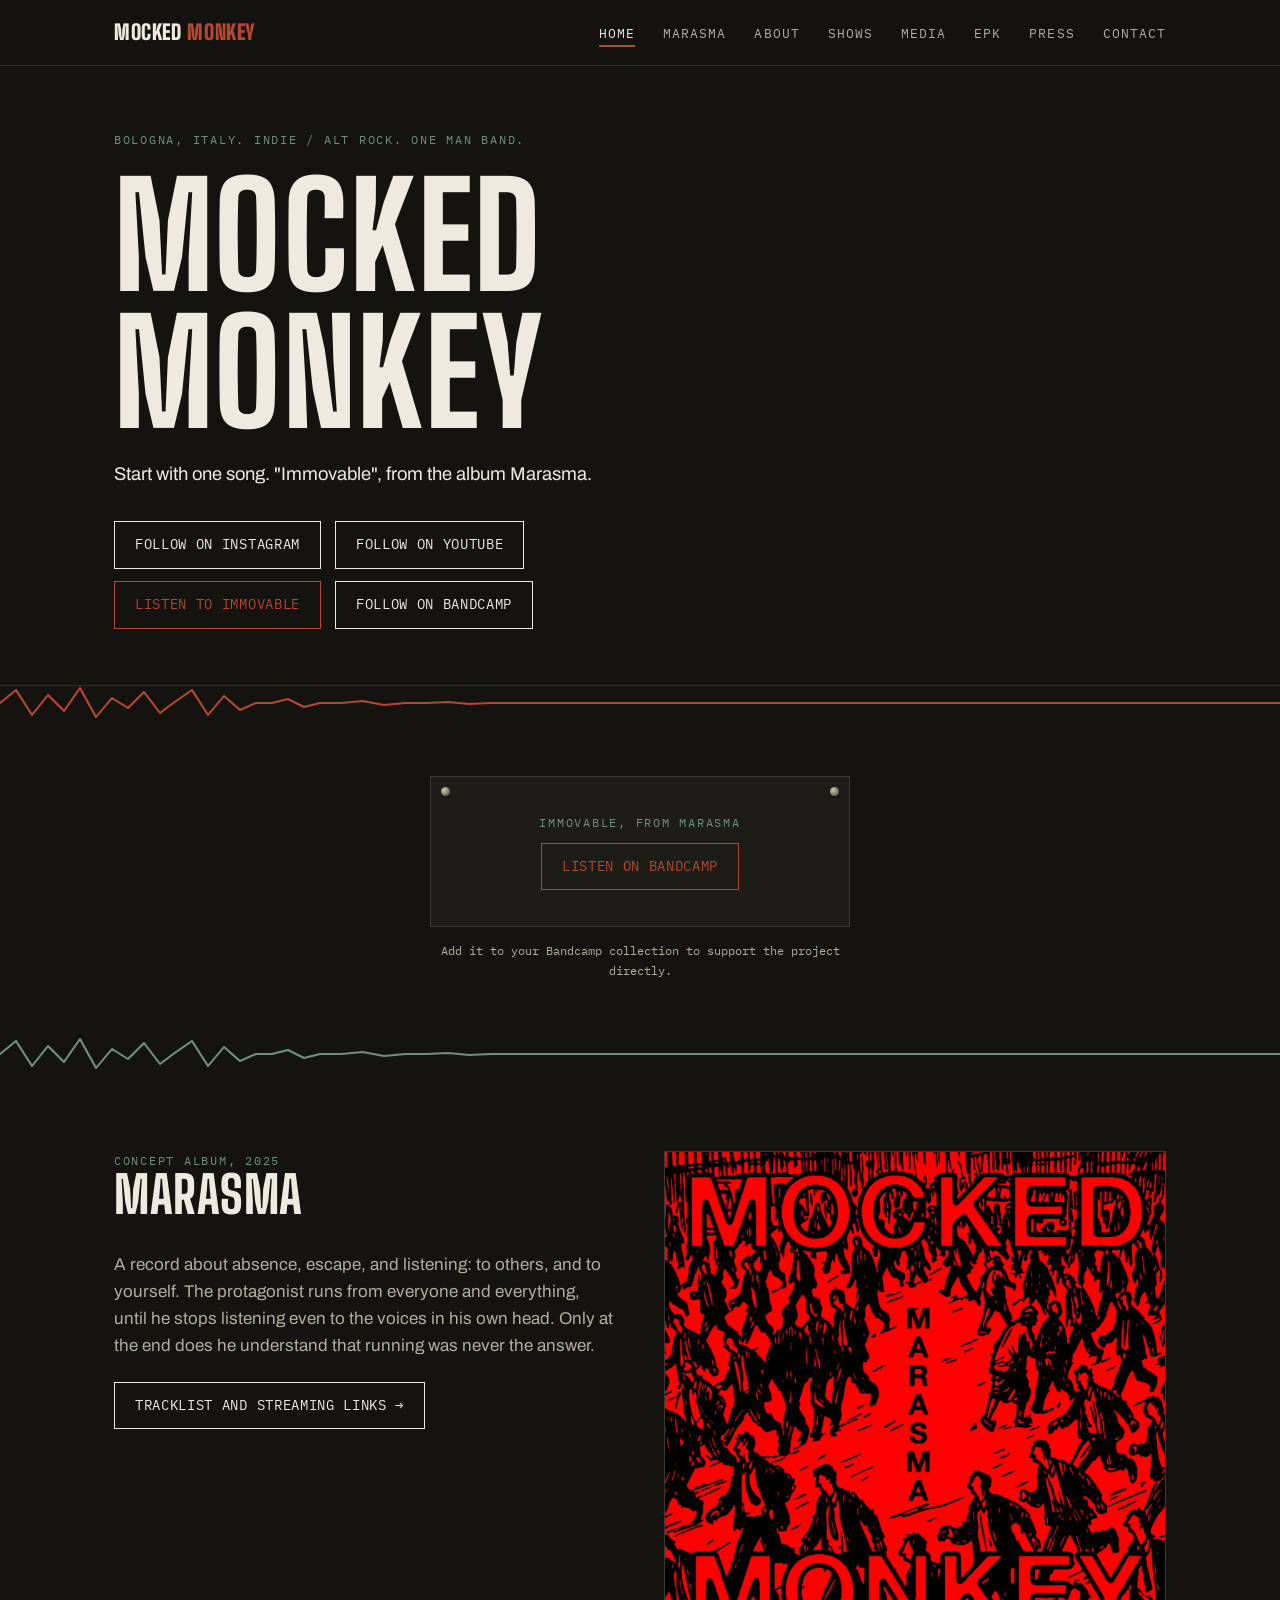
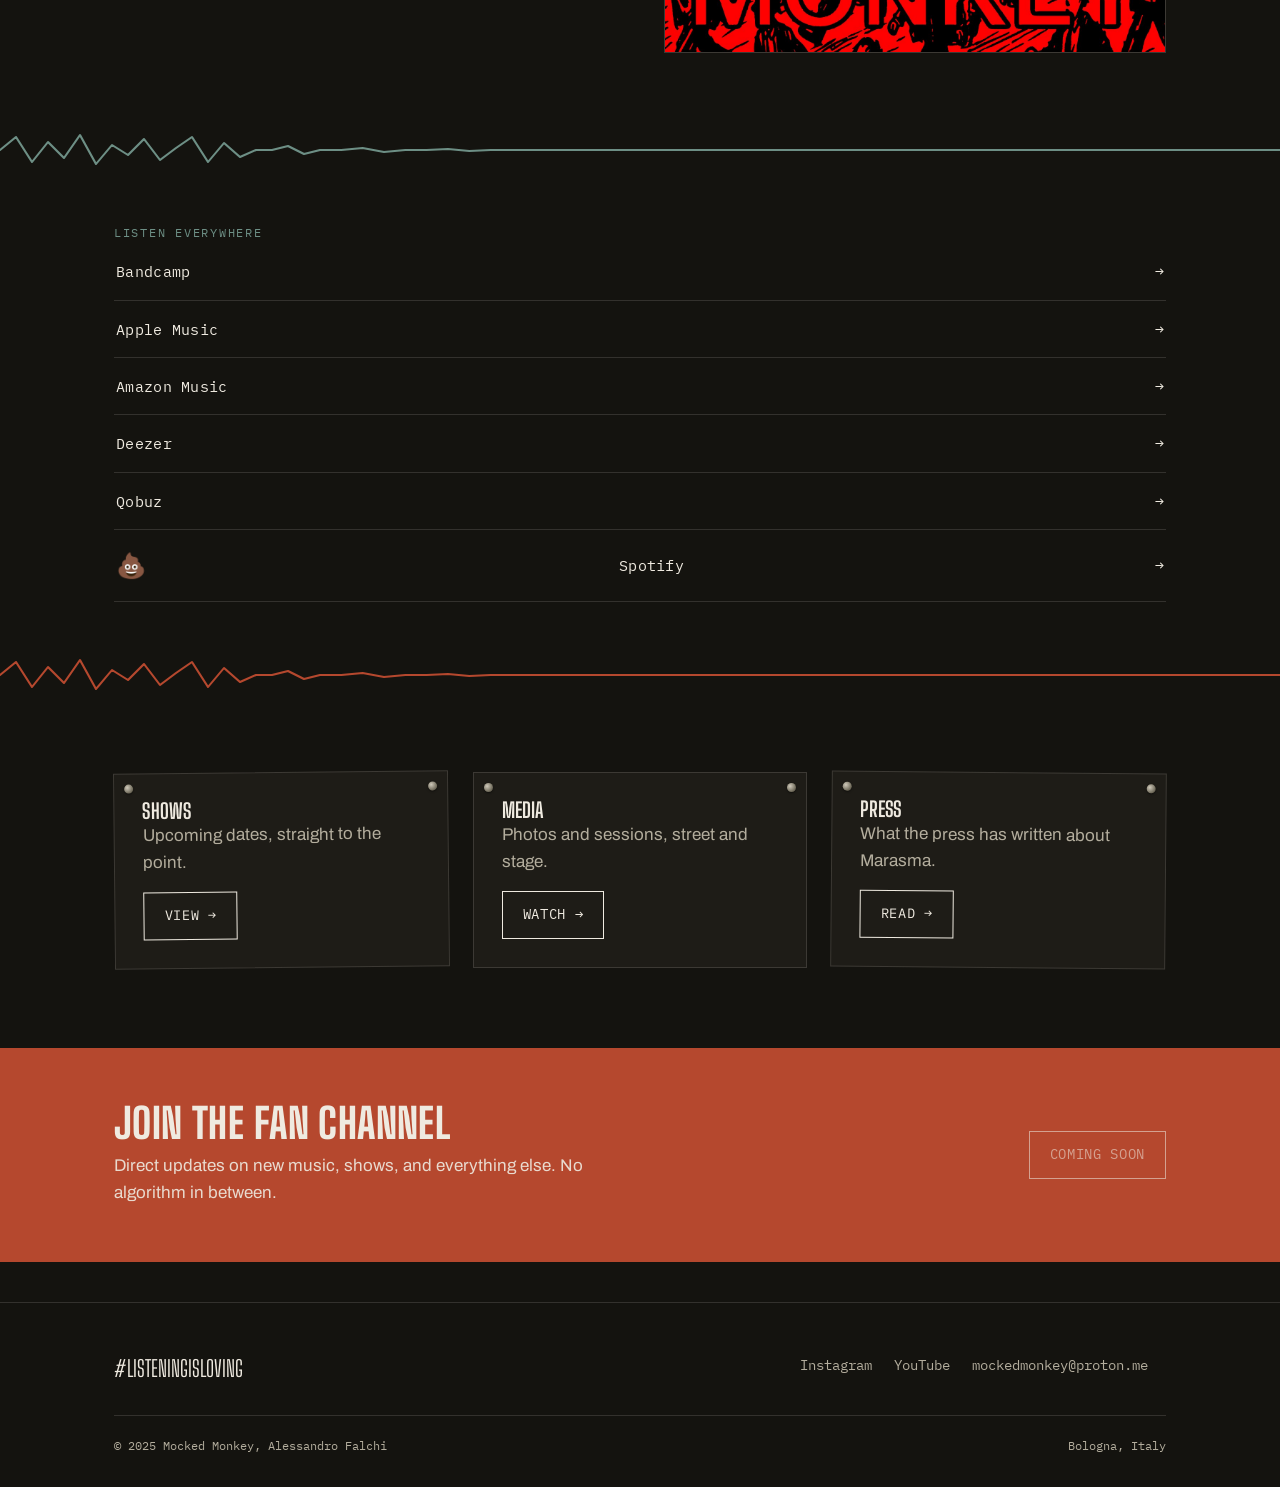
==== commit 5e6f29f8: "Add Instagram/YouTube follow buttons on home, pin icon for show locations, bigger Spotify emoji" ====
--- a/index.html
+++ b/index.html
@@ -69,6 +69,10 @@
       <p class="eyebrow">Bologna, Italy. Indie / Alt Rock. One man band.</p>
       <h1>Mocked<br>Monkey</h1>
       <p class="lead">Start with one song. "Immovable", from the album Marasma.</p>
+      <div class="hero-actions" style="margin-bottom:12px">
+        <a class="btn" href="https://www.instagram.com/mocked.monkey/" target="_blank" rel="noopener">Follow on Instagram</a>
+        <a class="btn" href="https://www.youtube.com/@mockedmonkey" target="_blank" rel="noopener">Follow on YouTube</a>
+      </div>
       <div class="hero-actions">
         <a class="btn accent" href="https://mockedmonkey.bandcamp.com/track/immovable" target="_blank" rel="noopener">Listen to Immovable</a>
         <a class="btn" href="https://mockedmonkey.bandcamp.com" target="_blank" rel="noopener">Follow on Bandcamp</a>
@@ -113,7 +117,7 @@
         <li><a href="https://music.amazon.it/albums/B0GG7VDLK9" target="_blank" rel="noopener">Amazon Music <span class="arrow">→</span></a></li>
         <li><a href="https://www.deezer.com/it/album/895351632" target="_blank" rel="noopener">Deezer <span class="arrow">→</span></a></li>
         <li><a href="https://www.qobuz.com/us-en/album/marasma-mocked-monkey/pdea76aivwxtj" target="_blank" rel="noopener">Qobuz <span class="arrow">→</span></a></li>
-        <li><a href="https://open.spotify.com/intl-it/album/64OBRcdP6uWOfBTz26ZoRU" target="_blank" rel="noopener">💩 Spotify <span class="arrow">→</span></a></li>
+        <li><a href="https://open.spotify.com/intl-it/album/64OBRcdP6uWOfBTz26ZoRU" target="_blank" rel="noopener"><span style="font-size:1.6em; vertical-align:middle; margin-right:2px">💩</span> Spotify <span class="arrow">→</span></a></li>
       </ul>
     </div>
   </section>
--- a/css/style.css
+++ b/css/style.css
@@ -294,6 +294,8 @@
 .show-item .date{ color:var(--noise); width:9ch; flex-shrink:0; }
 .show-item .place{ flex:1; font-family:var(--body); font-size:1.05rem; }
 .show-item .place small{ display:block; font-family:var(--mono); color:var(--paper-dim); font-size:.8rem; margin-top:2px; }
+.map-pin{ font-size:1.1em; text-decoration:none; filter:grayscale(100%); opacity:.85; }
+.map-pin:hover{ opacity:1; }
 .empty-state{
   border:1px dashed var(--line); padding:40px 28px; text-align:center;
 }
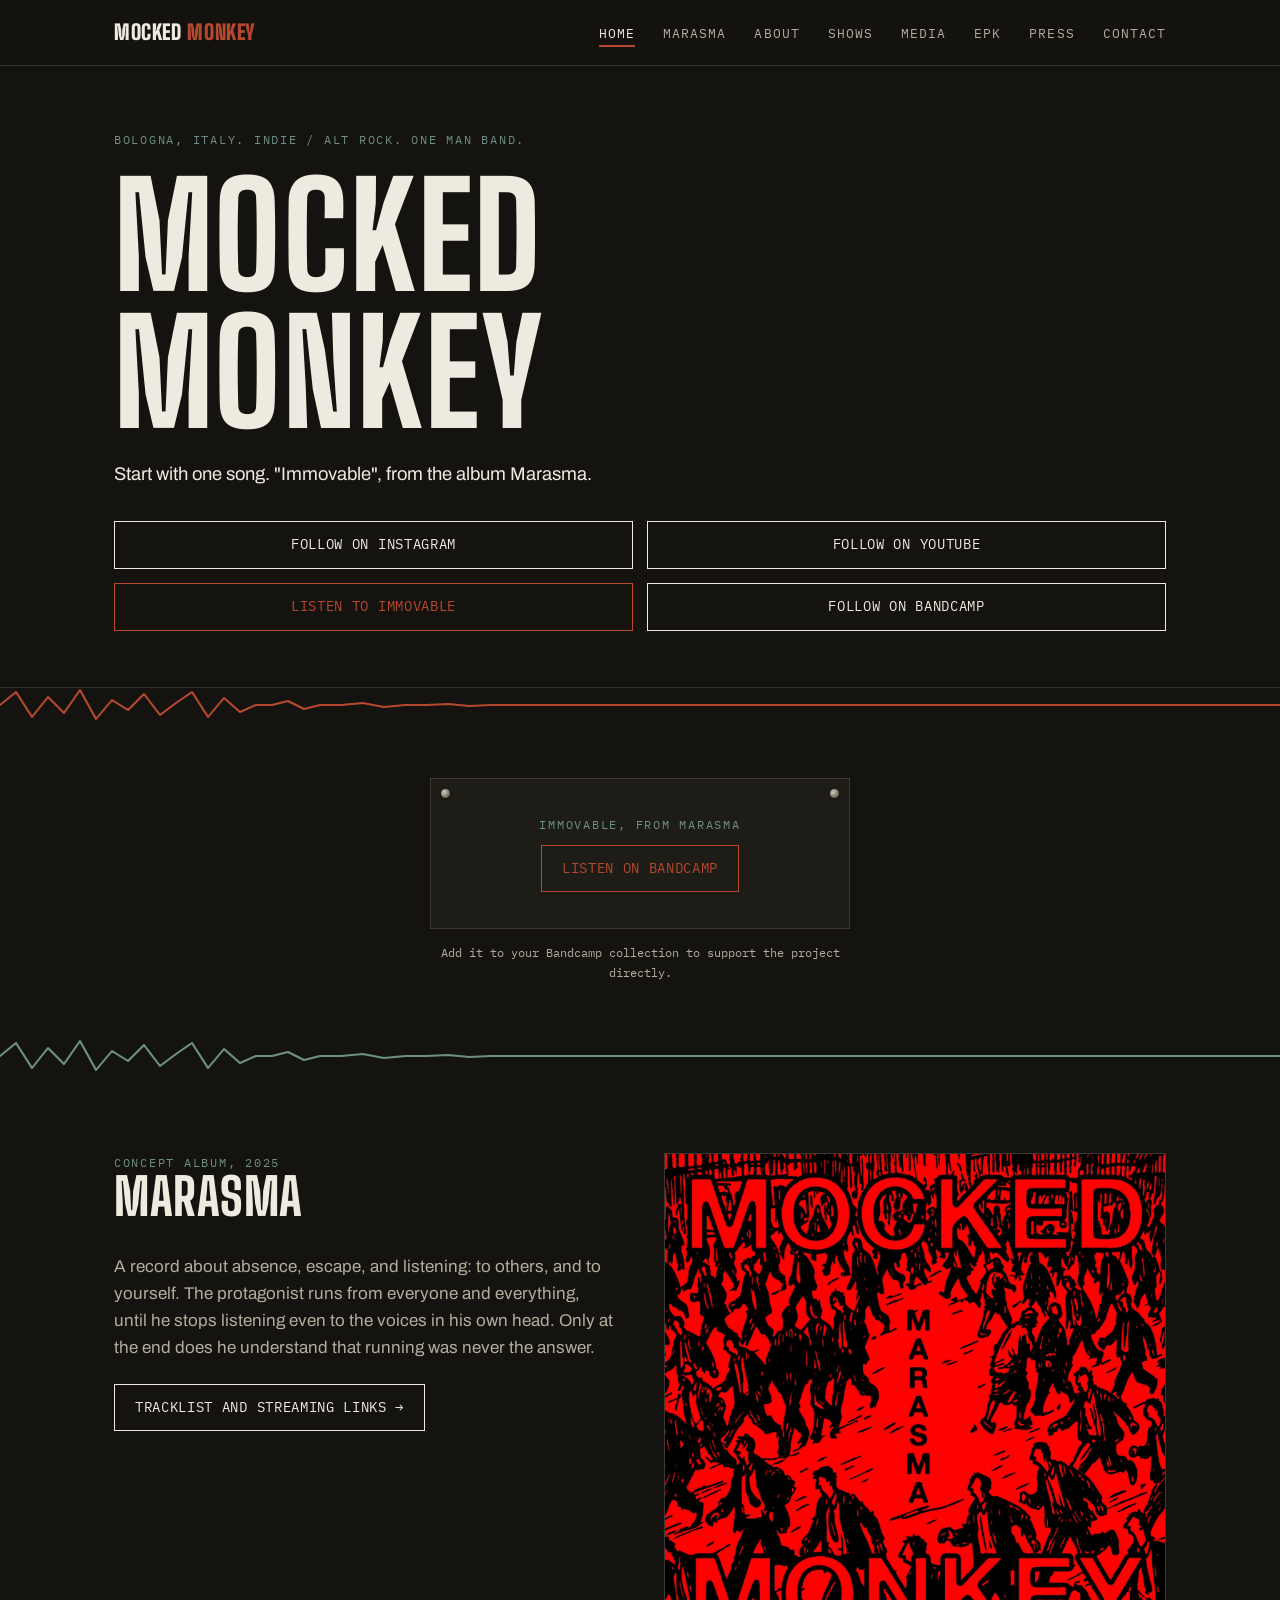
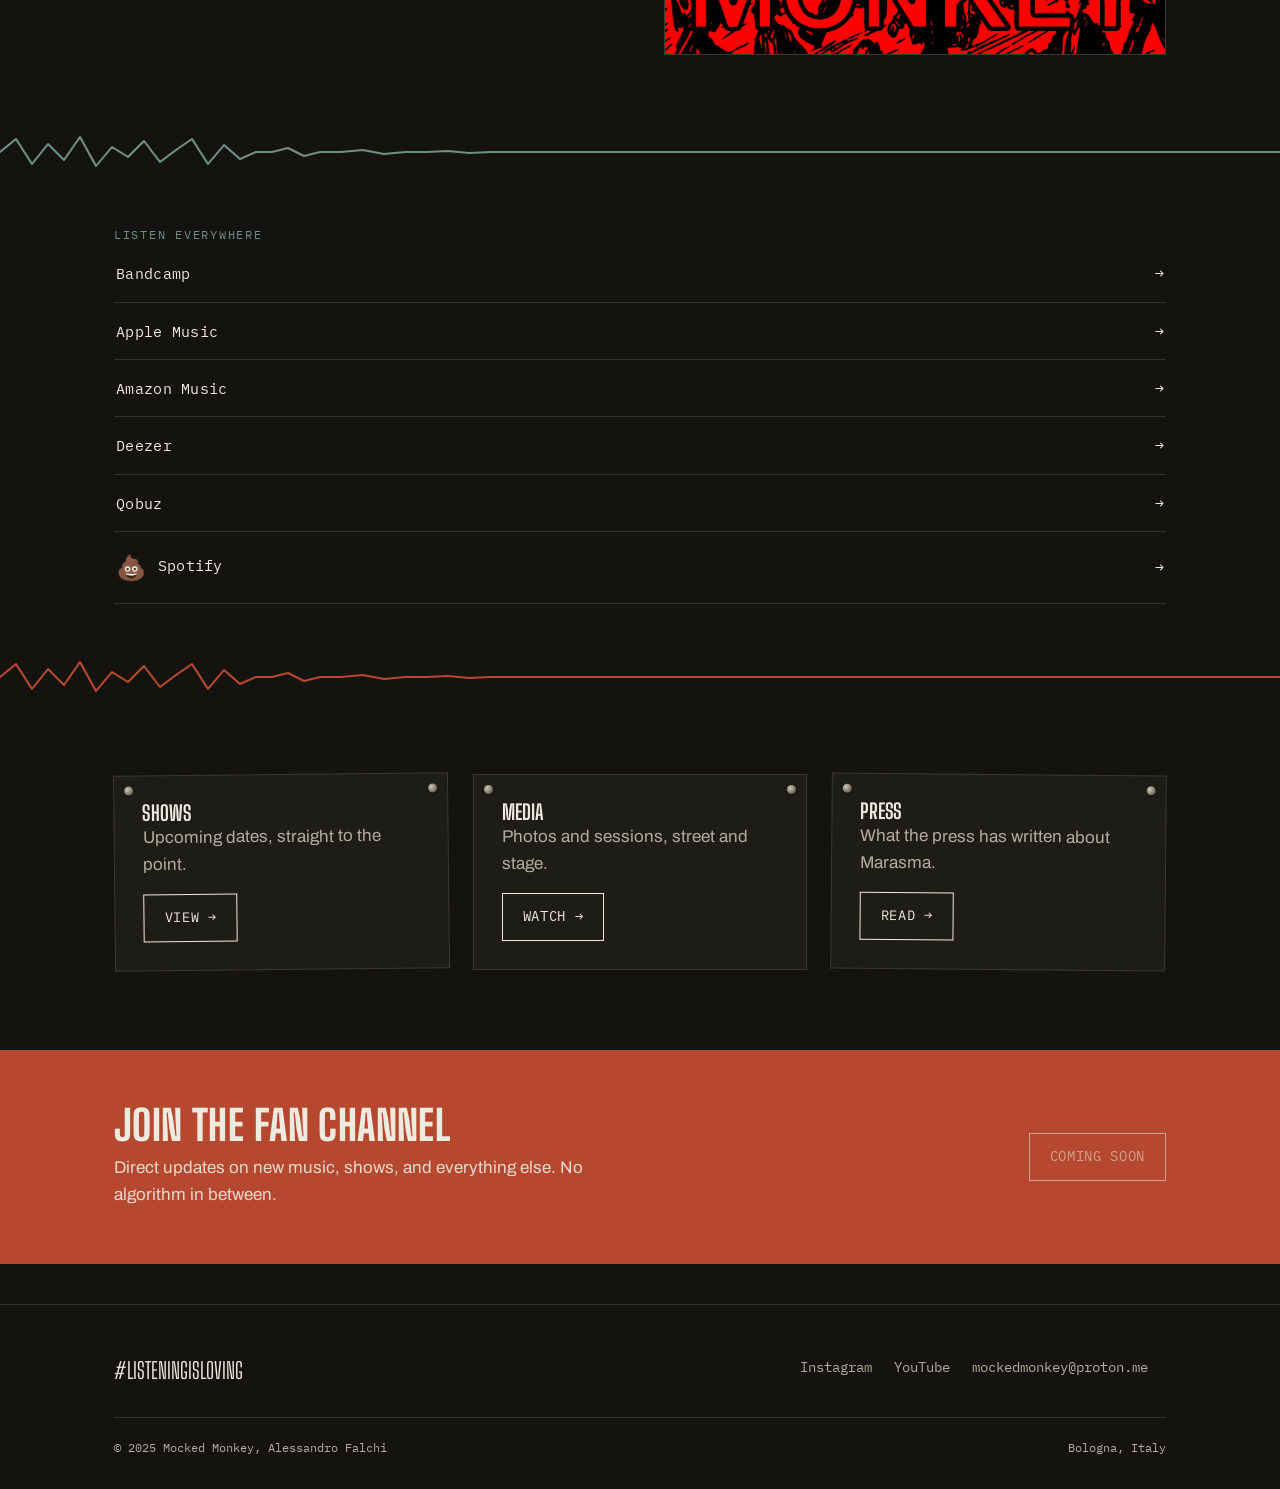
==== commit ab7d859e: "Align hero buttons in 2x2 grid, fix Spotify list alignment, fix map pin visibility" ====
--- a/index.html
+++ b/index.html
@@ -69,11 +69,9 @@
       <p class="eyebrow">Bologna, Italy. Indie / Alt Rock. One man band.</p>
       <h1>Mocked<br>Monkey</h1>
       <p class="lead">Start with one song. "Immovable", from the album Marasma.</p>
-      <div class="hero-actions" style="margin-bottom:12px">
+      <div class="hero-actions hero-actions-grid">
         <a class="btn" href="https://www.instagram.com/mocked.monkey/" target="_blank" rel="noopener">Follow on Instagram</a>
         <a class="btn" href="https://www.youtube.com/@mockedmonkey" target="_blank" rel="noopener">Follow on YouTube</a>
-      </div>
-      <div class="hero-actions">
         <a class="btn accent" href="https://mockedmonkey.bandcamp.com/track/immovable" target="_blank" rel="noopener">Listen to Immovable</a>
         <a class="btn" href="https://mockedmonkey.bandcamp.com" target="_blank" rel="noopener">Follow on Bandcamp</a>
       </div>
@@ -117,7 +115,7 @@
         <li><a href="https://music.amazon.it/albums/B0GG7VDLK9" target="_blank" rel="noopener">Amazon Music <span class="arrow">→</span></a></li>
         <li><a href="https://www.deezer.com/it/album/895351632" target="_blank" rel="noopener">Deezer <span class="arrow">→</span></a></li>
         <li><a href="https://www.qobuz.com/us-en/album/marasma-mocked-monkey/pdea76aivwxtj" target="_blank" rel="noopener">Qobuz <span class="arrow">→</span></a></li>
-        <li><a href="https://open.spotify.com/intl-it/album/64OBRcdP6uWOfBTz26ZoRU" target="_blank" rel="noopener"><span style="font-size:1.6em; vertical-align:middle; margin-right:2px">💩</span> Spotify <span class="arrow">→</span></a></li>
+        <li><a href="https://open.spotify.com/intl-it/album/64OBRcdP6uWOfBTz26ZoRU" target="_blank" rel="noopener"><span><span style="font-size:1.6em; vertical-align:middle; margin-right:2px">💩</span> Spotify</span> <span class="arrow">→</span></a></li>
       </ul>
     </div>
   </section>
--- a/css/style.css
+++ b/css/style.css
@@ -197,6 +197,13 @@
 .hero h1{ margin-bottom:18px; }
 .hero .lead{ margin-bottom:32px; }
 .hero-actions{ display:flex; flex-wrap:wrap; gap:14px; }
+.hero-actions-grid{
+  display:grid; grid-template-columns:1fr 1fr; gap:14px;
+}
+.hero-actions-grid .btn{ justify-content:center; text-align:center; }
+@media (max-width:520px){
+  .hero-actions-grid{ grid-template-columns:1fr; }
+}
 
 /* ---------- grid helpers ---------- */
 .grid-2{ display:grid; grid-template-columns:1fr 1fr; gap:48px; }
@@ -294,8 +301,8 @@
 .show-item .date{ color:var(--noise); width:9ch; flex-shrink:0; }
 .show-item .place{ flex:1; font-family:var(--body); font-size:1.05rem; }
 .show-item .place small{ display:block; font-family:var(--mono); color:var(--paper-dim); font-size:.8rem; margin-top:2px; }
-.map-pin{ font-size:1.1em; text-decoration:none; filter:grayscale(100%); opacity:.85; }
-.map-pin:hover{ opacity:1; }
+.map-pin{ font-size:1.3em; text-decoration:none; opacity:.9; }
+.map-pin:hover{ opacity:1; transform:scale(1.1); display:inline-block; }
 .empty-state{
   border:1px dashed var(--line); padding:40px 28px; text-align:center;
 }
